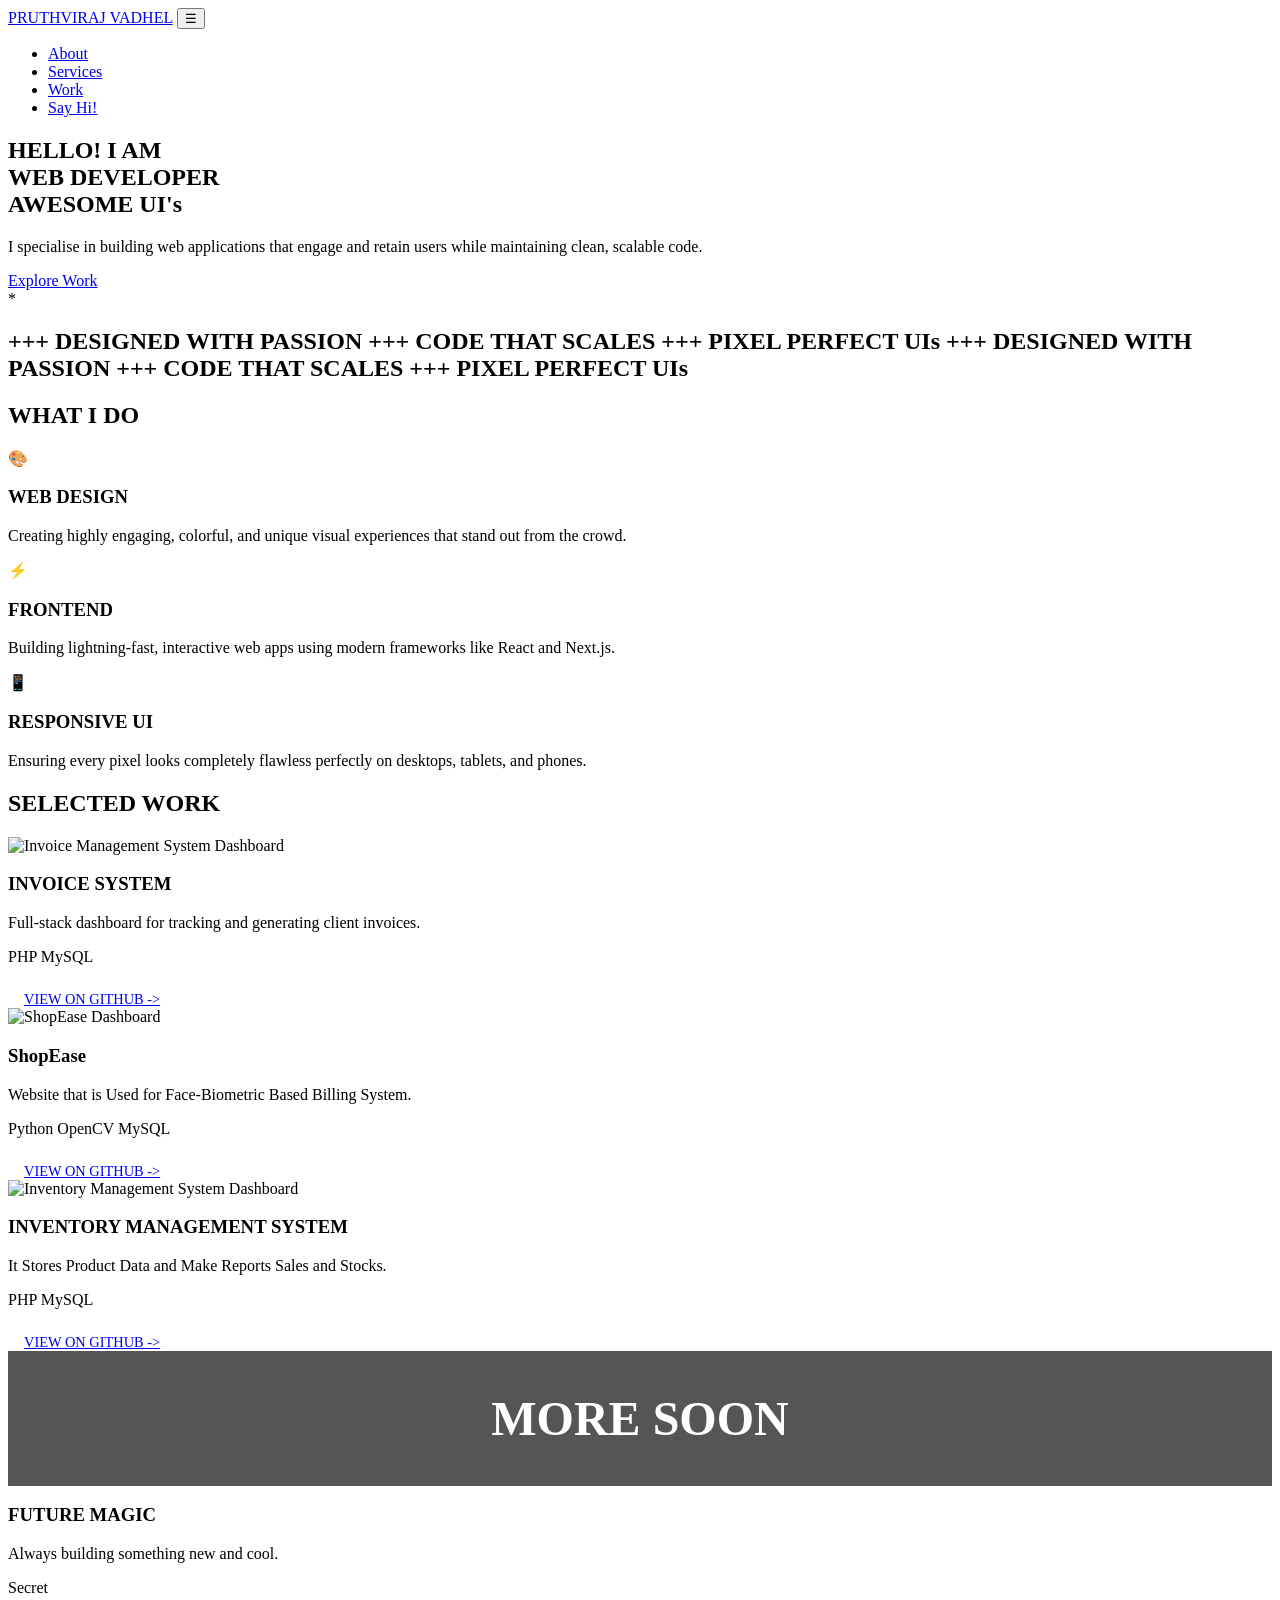
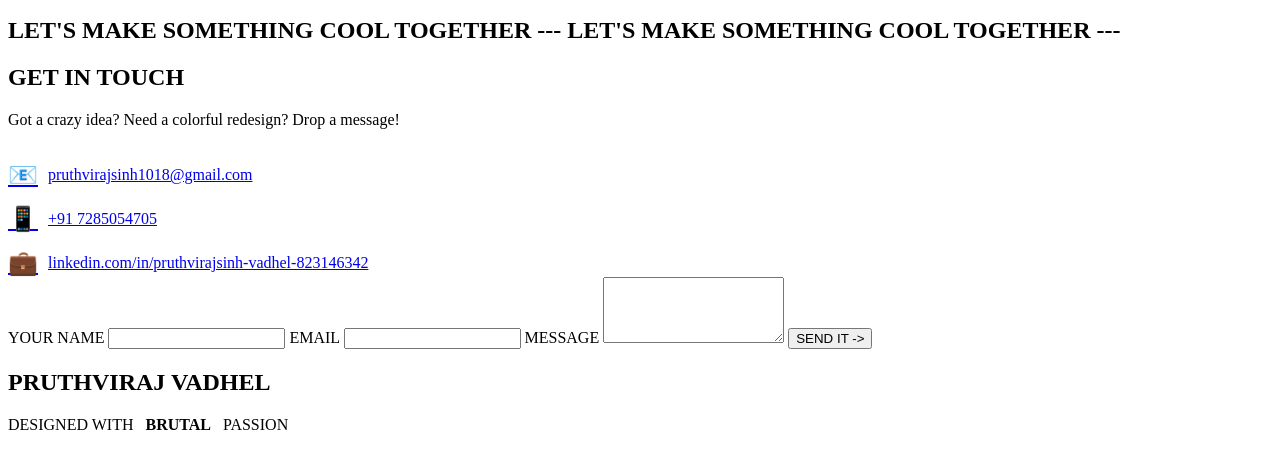
==== index.html @ de89a324 "Add files via upload" ====
<!DOCTYPE html>
<html lang="en">

<head>
    <meta charset="UTF-8">
    <meta name="viewport" content="width=device-width, initial-scale=1.0">
    <title>Neo-Brutalist Portfolio</title>
    <link rel="stylesheet" href="css/style.css">
    <link href="https://fonts.googleapis.com/css2?family=Inter:wght@500;700;900&family=Outfit:wght@800;900&display=swap"
        rel="stylesheet">
</head>

<body class="bg-white">

    <nav class="navbar bg-skyblue brutal-border">
        <div class="nav-content">
            <a href="#" class="logo">PRUTHVIRAJ VADHEL</a>
            <button class="menu-toggle bg-yellow brutal-border brutal-hover" id="mobile-menu-btn"
                aria-label="Toggle navigation">
                ☰
            </button>
            <ul class="nav-links" id="nav-links">
                <li><a href="#about" class="nav-link brutal-hover">About</a></li>
                <li><a href="#services" class="nav-link brutal-hover">Services</a></li>
                <li><a href="#work" class="nav-link brutal-hover">Work</a></li>
                <li><a href="#contact" class="btn bg-pink brutal-border">Say Hi!</a></li>
            </ul>
        </div>
    </nav>

    <main>

        <!-- Hero Section -->
        <section class="hero container" id="about">
            <div class="hero-content">
                <div class="hero-text-wrapper">
                    <h1 class="hero-title">HELLO! I AM <br>WEB DEVELOPER <br><span
                            class="highlight bg-yellow brutal-border">AWESOME</span> UI's</h1>
                    <p class="hero-subtitle">I specialise in building web applications that engage and retain users
                        while maintaining clean, scalable code.</p>
                    <div class="hero-actions">
                        <a href="#work" class="btn btn-lg bg-green brutal-border bounce-btn">Explore Work</a>
                    </div>
                </div>
            </div>
            <!-- Decorative Brutalist Shapes -->
            <div class="shape shape-circle bg-pink brutal-border spin-anim"></div>
            <div class="shape shape-square bg-red brutal-border float-anim"></div>
            <div class="shape shape-star bg-blue brutal-border pulse-anim">*</div>
        </section>

        <!-- Marquee Section -->
        <section class="marquee-section bg-yellow brutal-border-top-bottom">
            <div class="marquee font-bold">
                <h2>+++ DESIGNED WITH PASSION +++ CODE THAT SCALES +++ PIXEL PERFECT UIs +++ DESIGNED WITH PASSION +++
                    CODE THAT SCALES +++ PIXEL PERFECT UIs </h2>
            </div>
        </section>

        <!-- Services / Added Cards -->
        <section class="services container" id="services">
            <h2 class="section-title">WHAT I DO</h2>
            <div class="service-grid">
                <!-- Service Card 1 -->
                <div class="service-card tilt-left bg-green brutal-border animated-card">
                    <div class="card-icon bg-white brutal-border">🎨</div>
                    <h3>WEB DESIGN</h3>
                    <p>Creating highly engaging, colorful, and unique visual experiences that stand out from the crowd.
                    </p>
                </div>

                <!-- Service Card 2 -->
                <div class="service-card tilt-right bg-pink brutal-border animated-card"
                    style="transition-delay: 0.1s;">
                    <div class="card-icon bg-white brutal-border">⚡</div>
                    <h3>FRONTEND</h3>
                    <p>Building lightning-fast, interactive web apps using modern frameworks like React and Next.js.</p>
                </div>

                <!-- Service Card 3 -->
                <div class="service-card tilt-left bg-skyblue brutal-border animated-card"
                    style="transition-delay: 0.2s;">
                    <div class="card-icon bg-white brutal-border">📱</div>
                    <h3>RESPONSIVE UI</h3>
                    <p>Ensuring every pixel looks completely flawless perfectly on desktops, tablets, and phones.</p>
                </div>
            </div>
        </section>

        <!-- Works Section -->
        <section class="projects container" id="work">
            <h2 class="section-title">SELECTED WORK</h2>

            <div class="project-grid">

                <!-- Project 1 -->
                <div class="project-card bg-white brutal-border animated-card hover-lift">
                    <div class="project-img-container brutal-border-bottom">
                        <img src="assets/invoice_dashboard.png" alt="Invoice Management System Dashboard">
                    </div>
                    <div class="project-info bg-skyblue">
                        <h3>INVOICE SYSTEM</h3>
                        <p>Full-stack dashboard for tracking and generating client invoices.</p>
                        <div class="tags" style="margin-bottom: 1.5rem;">
                            <span class="tag bg-white brutal-border">PHP</span>
                            <span class="tag bg-blue text-white brutal-border">MySQL</span>
                        </div>
                        <a href="https://github.com/Pruthvirajsinh09/Invoice-Management-Systemm" target="_blank"
                            class="btn bg-pink brutal-border bounce-btn"
                            style="align-self: flex-start; padding: 0.5rem 1rem; font-size: 0.9rem;">VIEW ON GITHUB
                            -></a>
                    </div>
                </div>

                <!-- Project 2 -->
                <div class="project-card bg-white brutal-border animated-card hover-lift">
                    <div class="project-img-container brutal-border-bottom">
                        <img src="assets/shopease_dashboard.png" alt="ShopEase Dashboard">
                    </div>
                    <div class="project-info bg-skyblue">
                        <h3>ShopEase</h3>
                        <p>Website that is Used for Face-Biometric Based Billing System.</p>
                        <div class="tags" style="margin-bottom: 1.5rem;">
                            <span class="tag bg-white brutal-border">Python</span>
                            <span class="tag bg-white brutal-border">OpenCV</span>
                            <span class="tag bg-blue text-white brutal-border">MySQL</span>
                        </div>
                        <a href="https://github.com/Pruthvirajsinh09/ShopEase" target="_blank"
                            class="btn bg-pink brutal-border bounce-btn"
                            style="align-self: flex-start; padding: 0.5rem 1rem; font-size: 0.9rem;">VIEW ON GITHUB
                            -></a>
                    </div>
                </div>

                <!-- Project 3 -->
                <!-- Project 3 -->
                <div class="project-card bg-white brutal-border animated-card hover-lift">
                    <div class="project-img-container brutal-border-bottom">
                        <img src="assets/inventory_dashboard.png" alt="Inventory Management System Dashboard">
                    </div>
                    <div class="project-info bg-skyblue">
                        <h3>INVENTORY MANAGEMENT SYSTEM</h3>
                        <p>It Stores Product Data and Make Reports Sales and Stocks.</p>
                        <div class="tags" style="margin-bottom: 1.5rem;">
                            <span class="tag bg-white brutal-border">PHP</span>
                            <span class="tag bg-blue text-white brutal-border">MySQL</span>
                        </div>
                        <a href="https://github.com/Pruthvirajsinh09/Inventory-Management-System" target="_blank"
                            class="btn bg-pink brutal-border bounce-btn"
                            style="align-self: flex-start; padding: 0.5rem 1rem; font-size: 0.9rem;">VIEW ON GITHUB
                            -></a>
                    </div>
                </div>

                <!-- Project 4 (New) -->
                <div class="project-card bg-white brutal-border animated-card hover-lift"
                    style="transition-delay: 0.3s;">
                    <div class="project-img-container brutal-border-bottom"
                        style="background:#555; display:flex; align-items:center; justify-content:center; color:white;">
                        <h2 style="font-size:3rem;">MORE SOON</h2>
                    </div>
                    <div class="project-info bg-green">
                        <h3>FUTURE MAGIC</h3>
                        <p>Always building something new and cool.</p>
                        <div class="tags">
                            <span class="tag bg-white brutal-border">Secret</span>
                        </div>
                    </div>
                </div>

            </div>
        </section>

        <!-- Fun Middle Break -->
        <div class="banner bg-red brutal-border-top-bottom">
            <div class="marquee-2 font-bold">
                <h2>LET'S MAKE SOMETHING COOL TOGETHER --- LET'S MAKE SOMETHING COOL TOGETHER ---</h2>
            </div>
        </div>

        <!-- Contact Section -->
        <section class="contact container" id="contact">
            <div class="contact-grid">
                <div class="contact-text animated-card">
                    <h2 class="section-title">GET IN TOUCH</h2>
                    <p class="font-bold" style="margin-bottom: 2rem;">Got a crazy idea? Need a colorful redesign? Drop a
                        message!</p>

                    <div class="contact-links" style="display: flex; flex-direction: column; gap: 1rem;">
                        <a href="mailto:your.email@example.com" class="btn bg-white brutal-border brutal-hover"
                            style="display: flex; align-items: center; gap: 10px; width: fit-content;">
                            <span style="font-size: 1.5rem;">📧</span> pruthvirajsinh1018@gmail.com
                        </a>
                        <a href="tel:+910000000000" class="btn bg-white brutal-border brutal-hover"
                            style="display: flex; align-items: center; gap: 10px; width: fit-content;">
                            <span style="font-size: 1.5rem;">📱</span> +91 7285054705
                        </a>
                        <a href="https://linkedin.com/in/" target="_blank"
                            class="btn bg-white brutal-border brutal-hover"
                            style="display: flex; align-items: center; gap: 10px; width: fit-content;">
                            <span style="font-size: 1.5rem;">💼</span> linkedin.com/in/pruthvirajsinh-vadhel-823146342
                        </a>
                    </div>
                </div>
                <div class="contact-form-wrapper bg-yellow brutal-border animated-card" style="transition-delay: 0.2s;">
                    <form class="contact-form bg-white brutal-border">
                        <label class="font-bold">YOUR NAME</label>
                        <input type="text" class="brutal-input brutal-border" required>

                        <label class="font-bold">EMAIL</label>
                        <input type="email" class="brutal-input brutal-border" required>

                        <label class="font-bold">MESSAGE</label>
                        <textarea rows="4" class="brutal-input brutal-border" required></textarea>

                        <button class="btn btn-lg bg-blue text-white brutal-border submit-btn bounce-btn">SEND IT
                            -></button>
                    </form>
                </div>
            </div>
        </section>

    </main>

    <footer class="bg-black text-white">
        <div class="footer-content container">
            <h2 class="logo">PRUTHVIRAJ VADHEL</h2>
            <p>DESIGNED WITH <span class="bg-skyblue text-black brutal-border"
                    style="padding: 2px 8px; font-weight:bold;">BRUTAL</span> PASSION</p>
        </div>
    </footer>

    <!-- GSAP Scripts -->
    <script src="https://cdnjs.cloudflare.com/ajax/libs/gsap/3.12.2/gsap.min.js"></script>
    <script src="https://cdnjs.cloudflare.com/ajax/libs/gsap/3.12.2/ScrollTrigger.min.js"></script>
    <script src="js/script.js"></script>
</body>

</html>
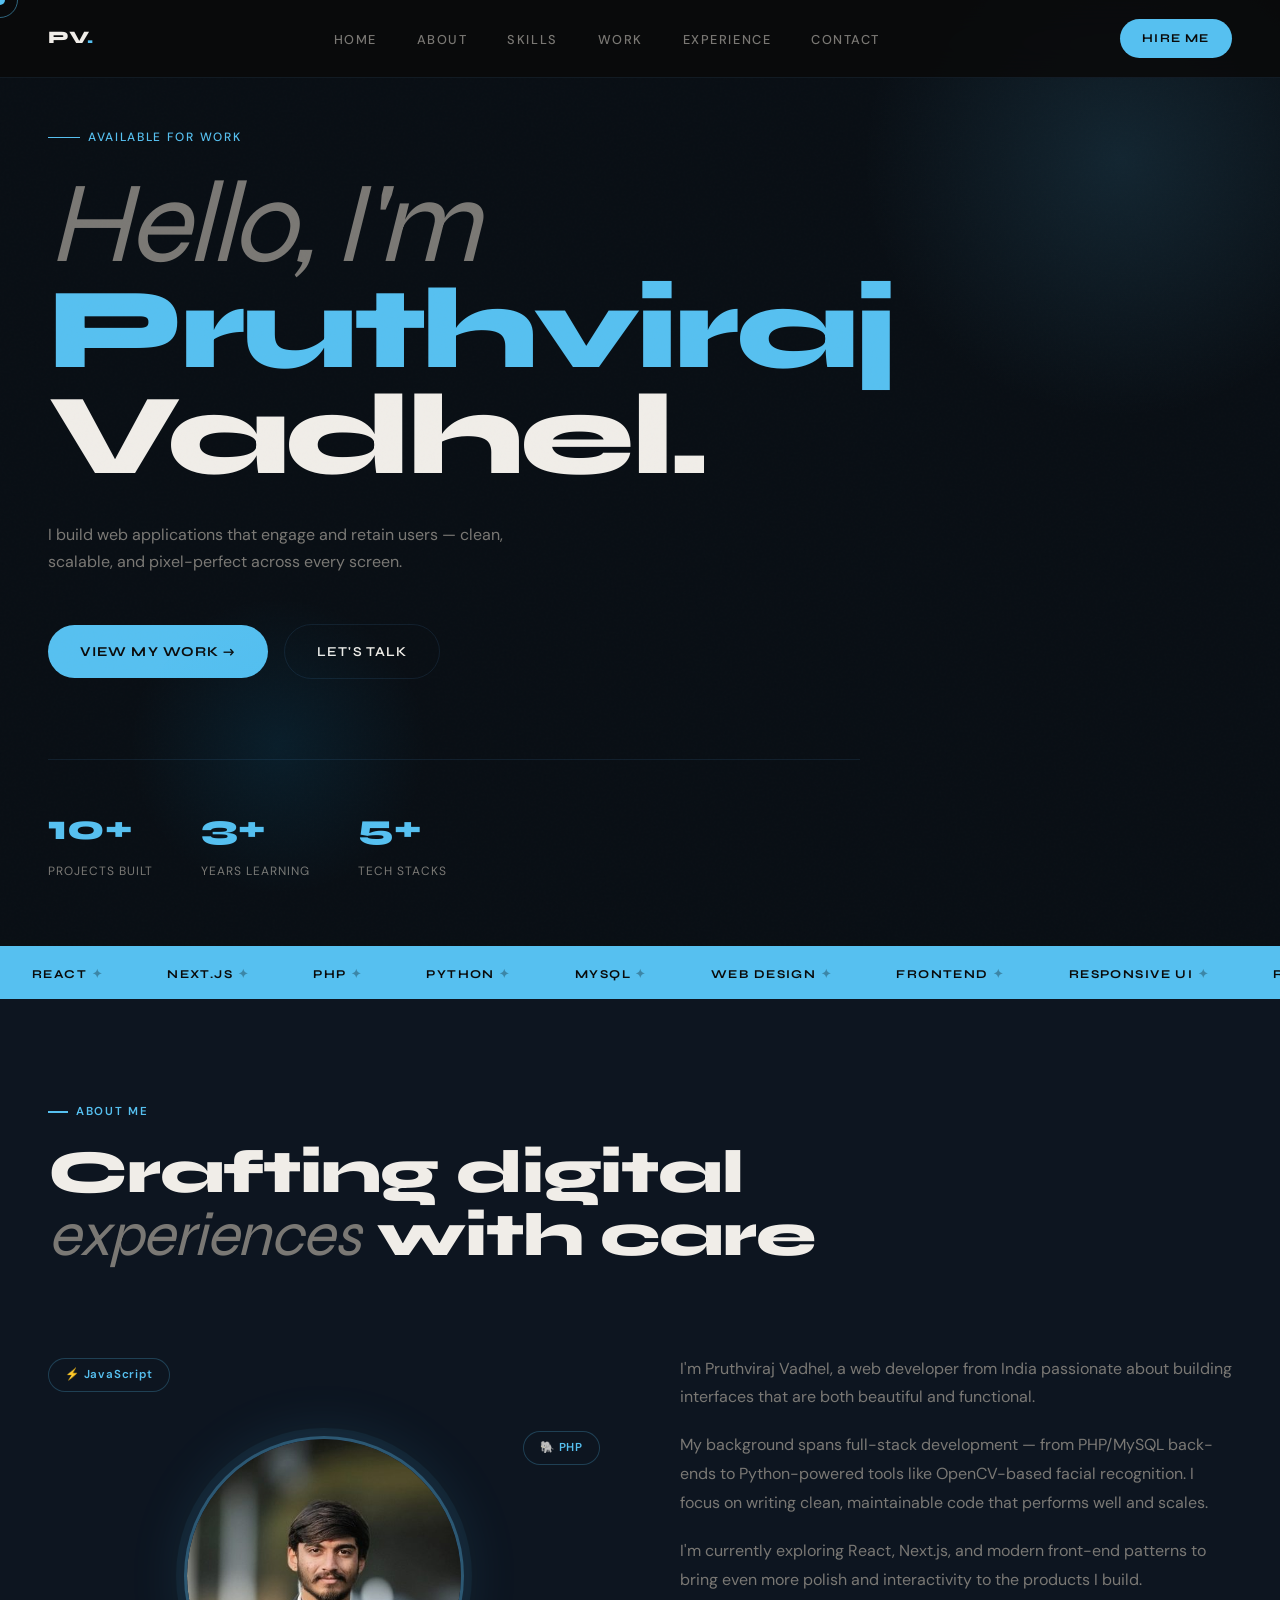
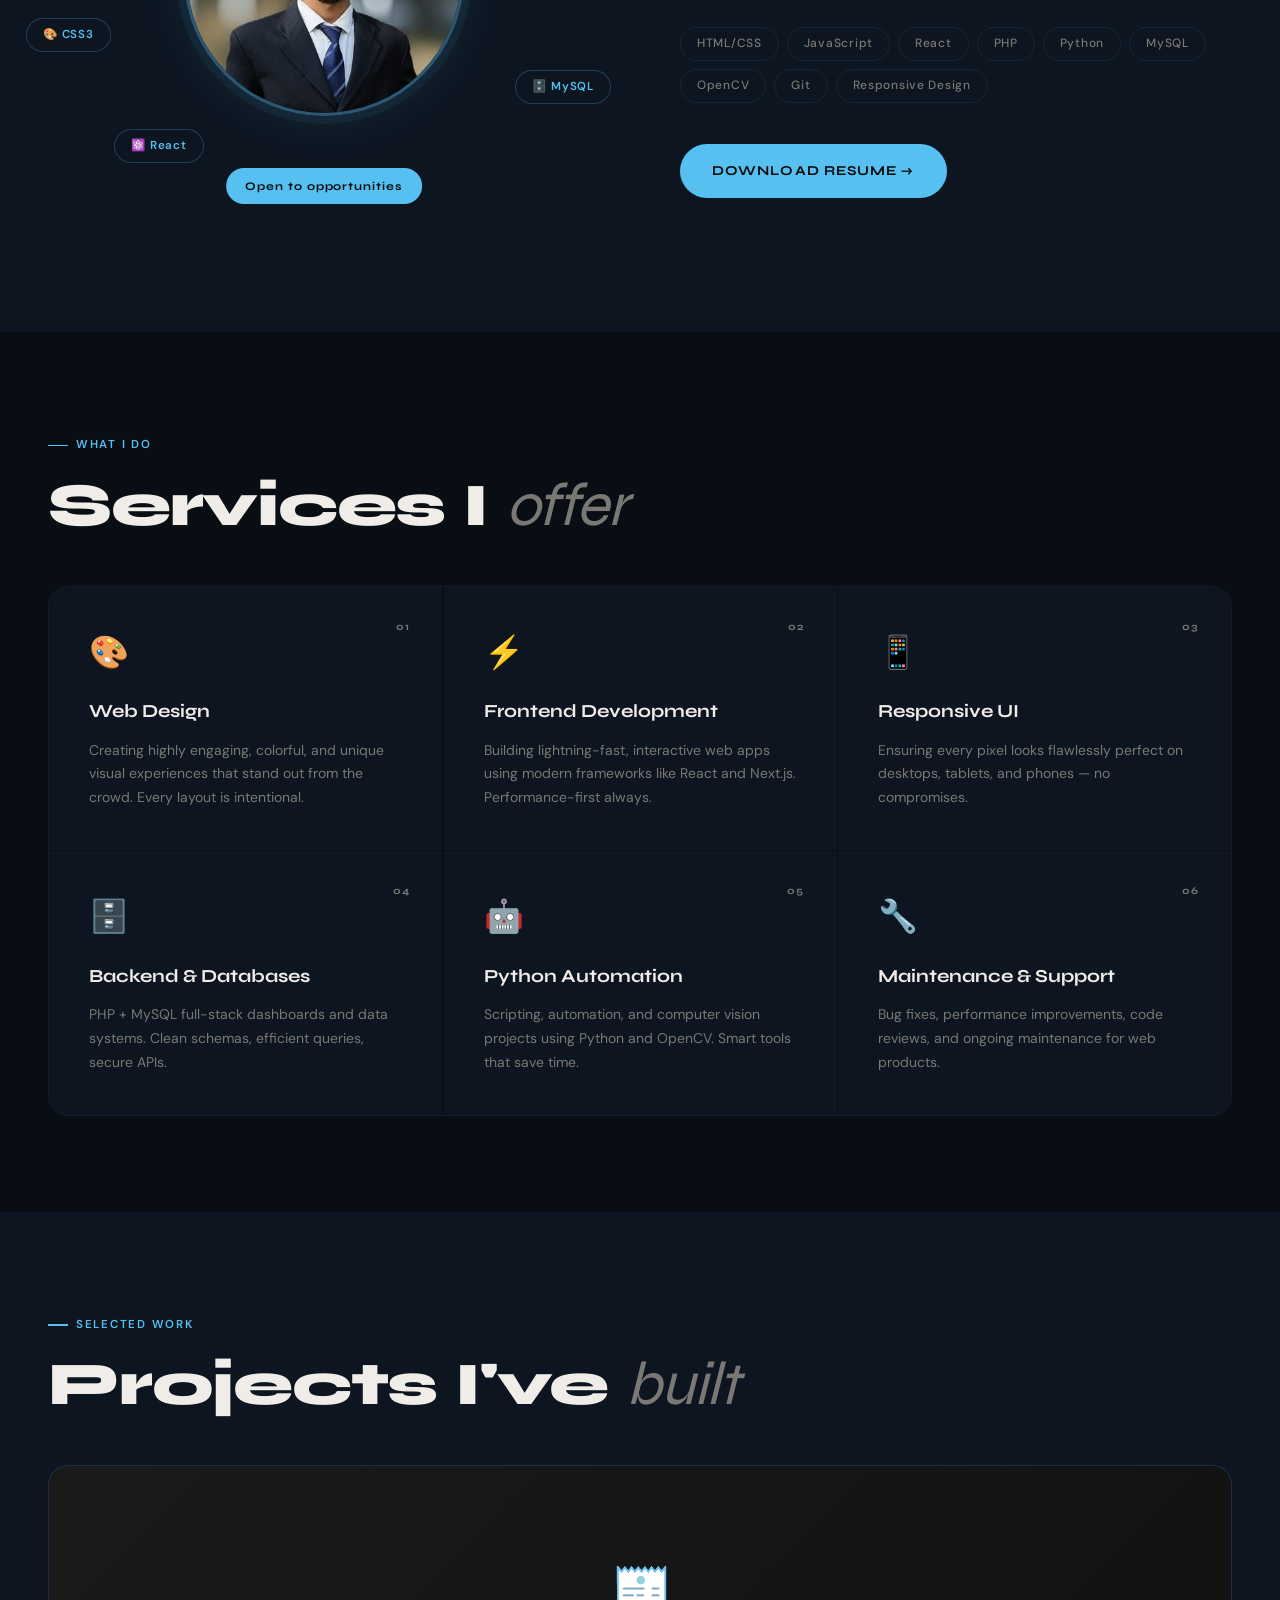
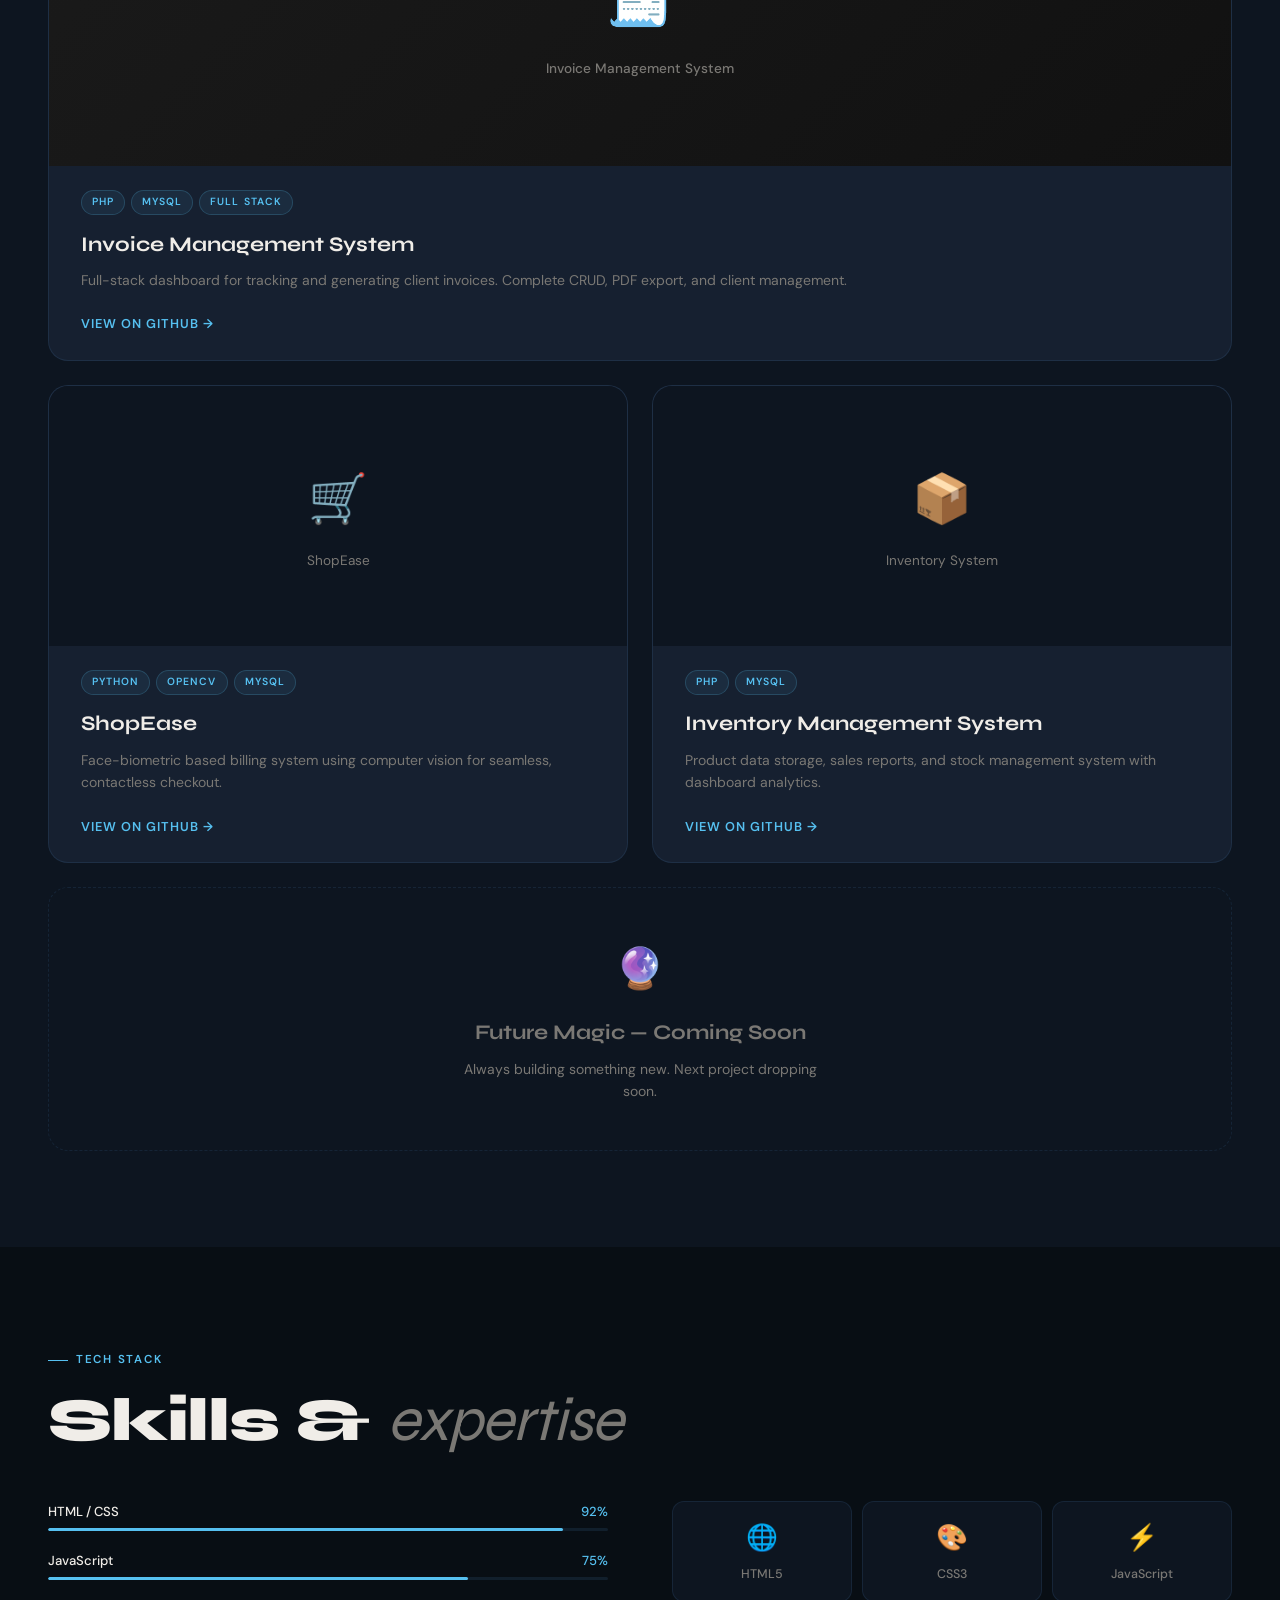
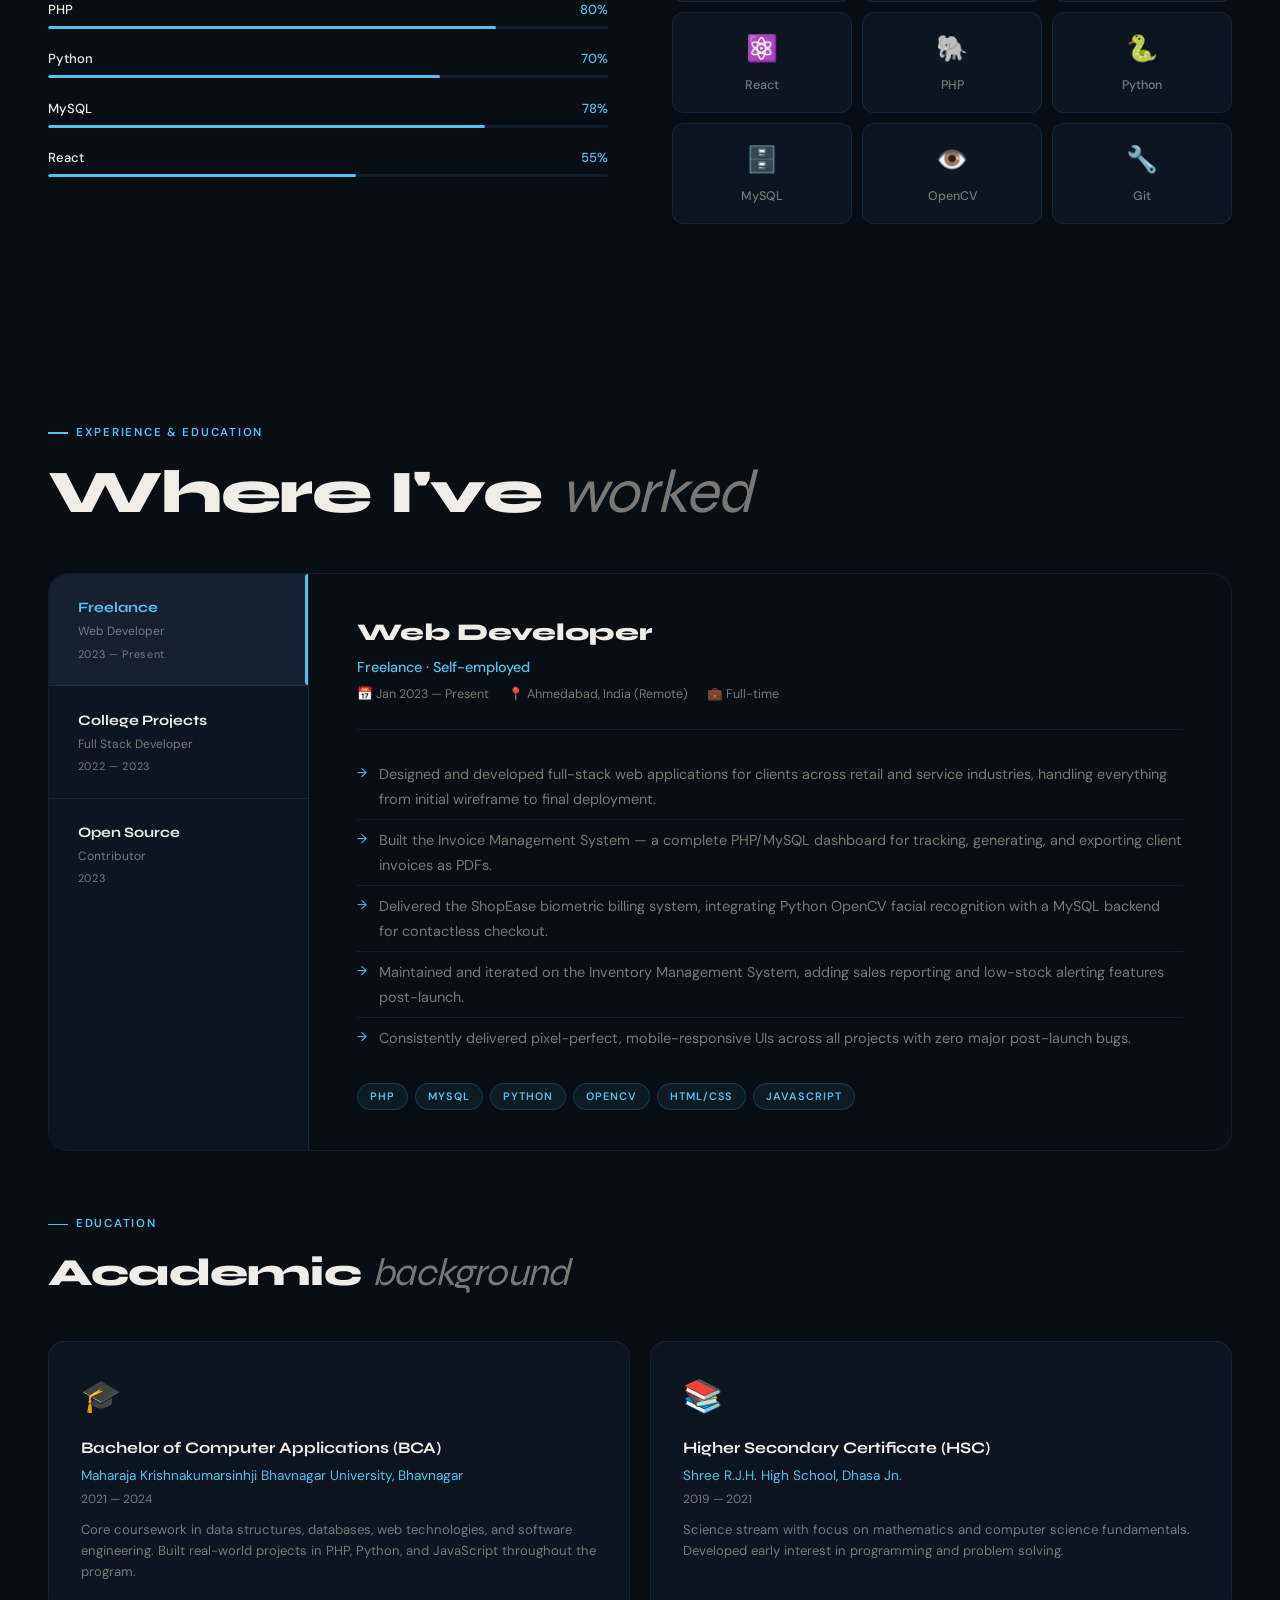
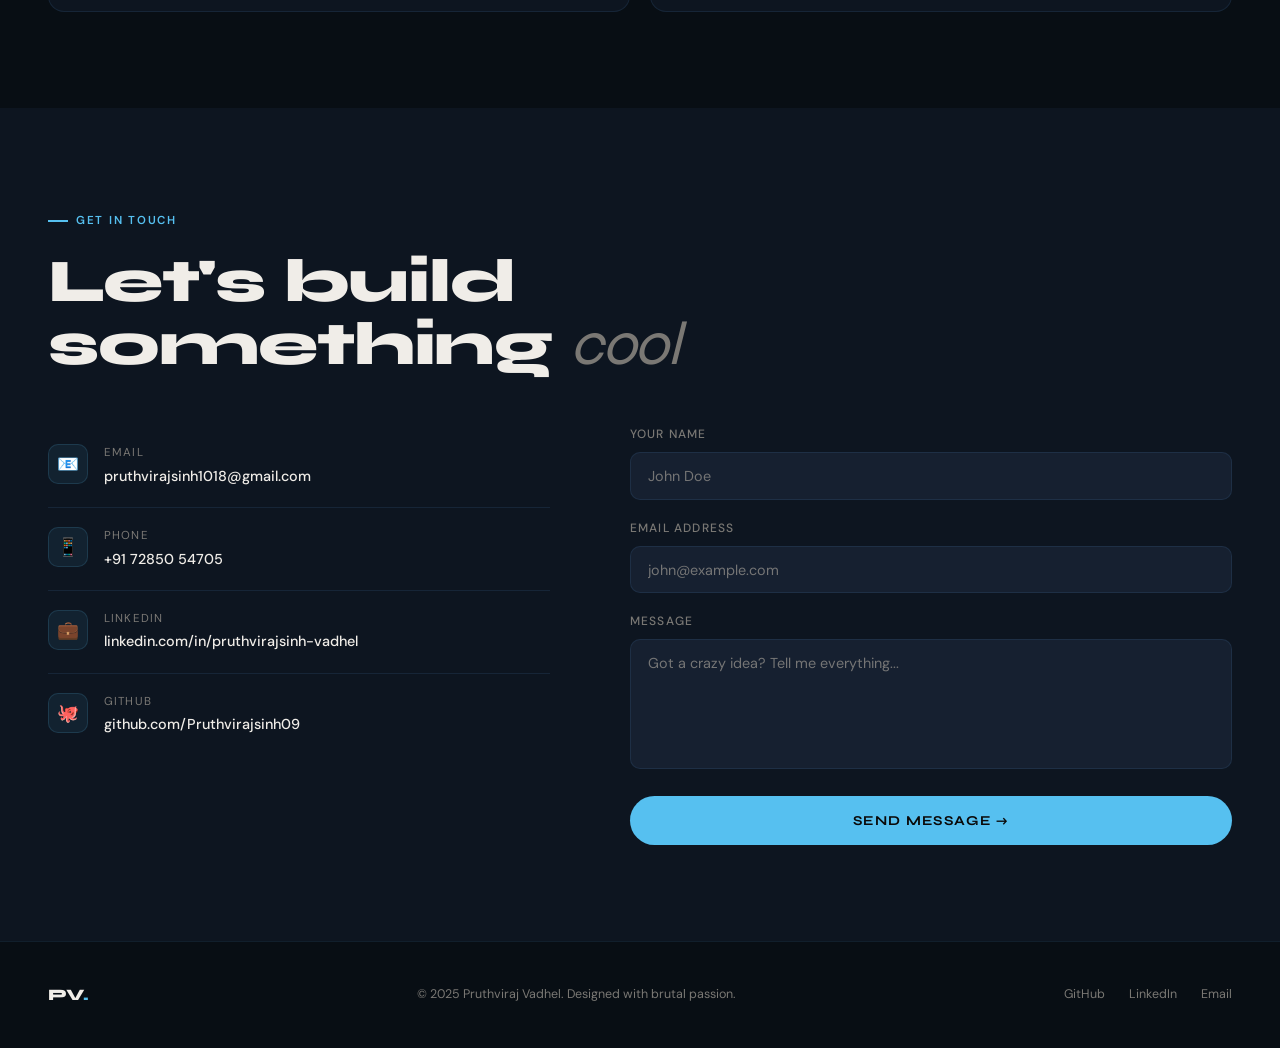
==== commit a44d3501: "Add files via upload" ====
--- a/index.html
+++ b/index.html
@@ -2,237 +2,545 @@
 <html lang="en">
 
 <head>
-    <meta charset="UTF-8">
-    <meta name="viewport" content="width=device-width, initial-scale=1.0">
-    <title>Neo-Brutalist Portfolio</title>
-    <link rel="stylesheet" href="css/style.css">
-    <link href="https://fonts.googleapis.com/css2?family=Inter:wght@500;700;900&family=Outfit:wght@800;900&display=swap"
-        rel="stylesheet">
+    <meta charset="UTF-8" />
+    <meta name="viewport" content="width=device-width, initial-scale=1.0" />
+    <title>Pruthviraj Vadhel — Web Developer</title>
+    <link
+        href="https://fonts.googleapis.com/css2?family=Syne:wght@400;500;600;700;800&family=DM+Sans:ital,opsz,wght@0,9..40,300;0,9..40,400;0,9..40,500;1,9..40,300&display=swap"
+        rel="stylesheet" />
+    <link rel="stylesheet" href="css/style.css" />
 </head>
 
-<body class="bg-white">
-
-    <nav class="navbar bg-skyblue brutal-border">
-        <div class="nav-content">
-            <a href="#" class="logo">PRUTHVIRAJ VADHEL</a>
-            <button class="menu-toggle bg-yellow brutal-border brutal-hover" id="mobile-menu-btn"
-                aria-label="Toggle navigation">
-                ☰
-            </button>
-            <ul class="nav-links" id="nav-links">
-                <li><a href="#about" class="nav-link brutal-hover">About</a></li>
-                <li><a href="#services" class="nav-link brutal-hover">Services</a></li>
-                <li><a href="#work" class="nav-link brutal-hover">Work</a></li>
-                <li><a href="#contact" class="btn bg-pink brutal-border">Say Hi!</a></li>
-            </ul>
+<body>
+
+    <div class="cursor" id="cursor"></div>
+    <div class="cursor-ring" id="cursorRing"></div>
+
+    <!-- NAV -->
+    <nav>
+        <a href="#" class="nav-logo" onclick="showPage('home')">PV<span>.</span></a>
+        <ul class="nav-links">
+            <li><a href="#" onclick="showPage('home')">Home</a></li>
+            <li><a href="#about">About</a></li>
+            <li><a href="#skills">Skills</a></li>
+            <li><a href="#work">Work</a></li>
+            <li><a href="#experience">Experience</a></li>
+            <li><a href="#contact">Contact</a></li>
+        </ul>
+        <a href="#contact" class="nav-cta">Hire Me</a>
+    </nav>
+
+    <!-- HOME PAGE -->
+    <div class="page active" id="page-home">
+
+        <!-- HERO -->
+        <section id="hero">
+            <div class="hero-noise"></div>
+            <div class="hero-orb"></div>
+            <div class="hero-orb2"></div>
+            <div class="hero-eyebrow">Available for work</div>
+            <h1 class="hero-headline">
+                <em>Hello, I'm</em><br>
+                <span class="accent-word">Pruthviraj</span><br>
+                Vadhel.
+            </h1>
+            <p class="hero-sub">I build web applications that engage and retain users — clean, scalable, and
+                pixel-perfect across every screen.</p>
+            <div class="hero-actions">
+                <a href="#work" class="btn-primary">View my work →</a>
+                <a href="#contact" class="btn-outline">Let's talk</a>
+            </div>
+            <div class="hero-stats">
+                <div>
+                    <span class="stat-num">10+</span>
+                    <span class="stat-label">Projects built</span>
+                </div>
+                <div>
+                    <span class="stat-num">3+</span>
+                    <span class="stat-label">Years learning</span>
+                </div>
+                <div>
+                    <span class="stat-num">5+</span>
+                    <span class="stat-label">Tech stacks</span>
+                </div>
+            </div>
+        </section>
+
+        <!-- MARQUEE -->
+        <div class="marquee-strip" aria-hidden="true">
+            <div class="marquee-inner">
+                <span class="marquee-item">React <span class="marquee-dot">✦</span></span>
+                <span class="marquee-item">Next.js <span class="marquee-dot">✦</span></span>
+                <span class="marquee-item">PHP <span class="marquee-dot">✦</span></span>
+                <span class="marquee-item">Python <span class="marquee-dot">✦</span></span>
+                <span class="marquee-item">MySQL <span class="marquee-dot">✦</span></span>
+                <span class="marquee-item">Web Design <span class="marquee-dot">✦</span></span>
+                <span class="marquee-item">Frontend <span class="marquee-dot">✦</span></span>
+                <span class="marquee-item">Responsive UI <span class="marquee-dot">✦</span></span>
+                <span class="marquee-item">React <span class="marquee-dot">✦</span></span>
+                <span class="marquee-item">Next.js <span class="marquee-dot">✦</span></span>
+                <span class="marquee-item">PHP <span class="marquee-dot">✦</span></span>
+                <span class="marquee-item">Python <span class="marquee-dot">✦</span></span>
+                <span class="marquee-item">MySQL <span class="marquee-dot">✦</span></span>
+                <span class="marquee-item">Web Design <span class="marquee-dot">✦</span></span>
+                <span class="marquee-item">Frontend <span class="marquee-dot">✦</span></span>
+                <span class="marquee-item">Responsive UI <span class="marquee-dot">✦</span></span>
+            </div>
         </div>
-    </nav>
-
-    <main>
-
-        <!-- Hero Section -->
-        <section class="hero container" id="about">
-            <div class="hero-content">
-                <div class="hero-text-wrapper">
-                    <h1 class="hero-title">HELLO! I AM <br>WEB DEVELOPER <br><span
-                            class="highlight bg-yellow brutal-border">AWESOME</span> UI's</h1>
-                    <p class="hero-subtitle">I specialise in building web applications that engage and retain users
-                        while maintaining clean, scalable code.</p>
-                    <div class="hero-actions">
-                        <a href="#work" class="btn btn-lg bg-green brutal-border bounce-btn">Explore Work</a>
-                    </div>
-                </div>
-            </div>
-            <!-- Decorative Brutalist Shapes -->
-            <div class="shape shape-circle bg-pink brutal-border spin-anim"></div>
-            <div class="shape shape-square bg-red brutal-border float-anim"></div>
-            <div class="shape shape-star bg-blue brutal-border pulse-anim">*</div>
-        </section>
-
-        <!-- Marquee Section -->
-        <section class="marquee-section bg-yellow brutal-border-top-bottom">
-            <div class="marquee font-bold">
-                <h2>+++ DESIGNED WITH PASSION +++ CODE THAT SCALES +++ PIXEL PERFECT UIs +++ DESIGNED WITH PASSION +++
-                    CODE THAT SCALES +++ PIXEL PERFECT UIs </h2>
-            </div>
-        </section>
-
-        <!-- Services / Added Cards -->
-        <section class="services container" id="services">
-            <h2 class="section-title">WHAT I DO</h2>
-            <div class="service-grid">
-                <!-- Service Card 1 -->
-                <div class="service-card tilt-left bg-green brutal-border animated-card">
-                    <div class="card-icon bg-white brutal-border">🎨</div>
-                    <h3>WEB DESIGN</h3>
-                    <p>Creating highly engaging, colorful, and unique visual experiences that stand out from the crowd.
-                    </p>
-                </div>
-
-                <!-- Service Card 2 -->
-                <div class="service-card tilt-right bg-pink brutal-border animated-card"
-                    style="transition-delay: 0.1s;">
-                    <div class="card-icon bg-white brutal-border">⚡</div>
-                    <h3>FRONTEND</h3>
-                    <p>Building lightning-fast, interactive web apps using modern frameworks like React and Next.js.</p>
-                </div>
-
-                <!-- Service Card 3 -->
-                <div class="service-card tilt-left bg-skyblue brutal-border animated-card"
-                    style="transition-delay: 0.2s;">
-                    <div class="card-icon bg-white brutal-border">📱</div>
-                    <h3>RESPONSIVE UI</h3>
-                    <p>Ensuring every pixel looks completely flawless perfectly on desktops, tablets, and phones.</p>
-                </div>
-            </div>
-        </section>
-
-        <!-- Works Section -->
-        <section class="projects container" id="work">
-            <h2 class="section-title">SELECTED WORK</h2>
-
-            <div class="project-grid">
-
-                <!-- Project 1 -->
-                <div class="project-card bg-white brutal-border animated-card hover-lift">
-                    <div class="project-img-container brutal-border-bottom">
-                        <img src="assets/invoice_dashboard.png" alt="Invoice Management System Dashboard">
-                    </div>
-                    <div class="project-info bg-skyblue">
-                        <h3>INVOICE SYSTEM</h3>
-                        <p>Full-stack dashboard for tracking and generating client invoices.</p>
-                        <div class="tags" style="margin-bottom: 1.5rem;">
-                            <span class="tag bg-white brutal-border">PHP</span>
-                            <span class="tag bg-blue text-white brutal-border">MySQL</span>
-                        </div>
+
+        <!-- ABOUT -->
+        <section id="about">
+            <div class="section-tag">About me</div>
+            <h2 class="section-title">Crafting digital<br><em>experiences</em> with care</h2>
+            <div class="about-grid">
+                <div class="about-visual">
+                    <div class="skill-orbit">
+                        <span class="skill-float">⚡ JavaScript</span>
+                        <span class="skill-float">🐘 PHP</span>
+                        <span class="skill-float">🎨 CSS3</span>
+                        <span class="skill-float">🗄️ MySQL</span>
+                        <span class="skill-float">⚛️ React</span>
+                    </div>
+                    <div class="about-img-card" style="padding:0;overflow:hidden;border-radius:50%;">
+                        <img src="[data-uri]"
+                            alt="Pruthviraj Vadhel"
+                            style="width:100%;height:100%;object-fit:cover;border-radius:50%;" />
+                    </div>
+                    <div class="about-badge">Open to opportunities</div>
+                </div>
+                <div class="about-text">
+                    <p>I'm Pruthviraj Vadhel, a web developer from India passionate about building interfaces that are
+                        both beautiful and functional.</p>
+                    <p>My background spans full-stack development — from PHP/MySQL back-ends to Python-powered tools
+                        like OpenCV-based facial recognition. I focus on writing clean, maintainable code that performs
+                        well and scales.</p>
+                    <p>I'm currently exploring React, Next.js, and modern front-end patterns to bring even more polish
+                        and interactivity to the products I build.</p>
+                    <div class="skill-pills">
+                        <span class="pill">HTML/CSS</span>
+                        <span class="pill">JavaScript</span>
+                        <span class="pill">React</span>
+                        <span class="pill">PHP</span>
+                        <span class="pill">Python</span>
+                        <span class="pill">MySQL</span>
+                        <span class="pill">OpenCV</span>
+                        <span class="pill">Git</span>
+                        <span class="pill">Responsive Design</span>
+                    </div>
+                    <br>
+                    <a href="./ResumePruthviraj.pdf" class="btn-primary" download
+                        style="display:inline-flex;margin-top:1rem">Download Resume →</a>
+                </div>
+            </div>
+        </section>
+
+        <!-- SERVICES -->
+        <section id="services">
+            <div class="section-tag">What I do</div>
+            <h2 class="section-title">Services I <em>offer</em></h2>
+            <div class="services-grid">
+                <div class="service-card">
+                    <span class="service-num">01</span>
+                    <span class="service-icon">🎨</span>
+                    <div class="service-title">Web Design</div>
+                    <p class="service-desc">Creating highly engaging, colorful, and unique visual experiences that stand
+                        out from the crowd. Every layout is intentional.</p>
+                </div>
+                <div class="service-card">
+                    <span class="service-num">02</span>
+                    <span class="service-icon">⚡</span>
+                    <div class="service-title">Frontend Development</div>
+                    <p class="service-desc">Building lightning-fast, interactive web apps using modern frameworks like
+                        React and Next.js. Performance-first always.</p>
+                </div>
+                <div class="service-card">
+                    <span class="service-num">03</span>
+                    <span class="service-icon">📱</span>
+                    <div class="service-title">Responsive UI</div>
+                    <p class="service-desc">Ensuring every pixel looks flawlessly perfect on desktops, tablets, and
+                        phones — no compromises.</p>
+                </div>
+                <div class="service-card">
+                    <span class="service-num">04</span>
+                    <span class="service-icon">🗄️</span>
+                    <div class="service-title">Backend & Databases</div>
+                    <p class="service-desc">PHP + MySQL full-stack dashboards and data systems. Clean schemas, efficient
+                        queries, secure APIs.</p>
+                </div>
+                <div class="service-card">
+                    <span class="service-num">05</span>
+                    <span class="service-icon">🤖</span>
+                    <div class="service-title">Python Automation</div>
+                    <p class="service-desc">Scripting, automation, and computer vision projects using Python and OpenCV.
+                        Smart tools that save time.</p>
+                </div>
+                <div class="service-card">
+                    <span class="service-num">06</span>
+                    <span class="service-icon">🔧</span>
+                    <div class="service-title">Maintenance & Support</div>
+                    <p class="service-desc">Bug fixes, performance improvements, code reviews, and ongoing maintenance
+                        for web products.</p>
+                </div>
+            </div>
+        </section>
+
+        <!-- WORK -->
+        <section id="work">
+            <div class="section-tag">Selected work</div>
+            <h2 class="section-title">Projects I've <em>built</em></h2>
+            <div class="work-grid">
+                <div class="work-card wide">
+                    <div class="work-thumb" style="height:300px;background:linear-gradient(135deg,#1a1a1a,#111)">
+                        <div class="work-thumb-placeholder" style="flex-direction:column;gap:1rem">
+                            <span style="font-size:3.5rem">🧾</span>
+                            <span style="font-size:0.85rem;color:var(--muted);font-weight:500">Invoice Management
+                                System</span>
+                        </div>
+                    </div>
+                    <div class="work-info">
+                        <div class="work-tags">
+                            <span class="work-tag">PHP</span>
+                            <span class="work-tag">MySQL</span>
+                            <span class="work-tag">Full Stack</span>
+                        </div>
+                        <div class="work-title">Invoice Management System</div>
+                        <p class="work-desc">Full-stack dashboard for tracking and generating client invoices. Complete
+                            CRUD, PDF export, and client management.</p>
                         <a href="https://github.com/Pruthvirajsinh09/Invoice-Management-Systemm" target="_blank"
-                            class="btn bg-pink brutal-border bounce-btn"
-                            style="align-self: flex-start; padding: 0.5rem 1rem; font-size: 0.9rem;">VIEW ON GITHUB
-                            -></a>
-                    </div>
-                </div>
-
-                <!-- Project 2 -->
-                <div class="project-card bg-white brutal-border animated-card hover-lift">
-                    <div class="project-img-container brutal-border-bottom">
-                        <img src="assets/shopease_dashboard.png" alt="ShopEase Dashboard">
-                    </div>
-                    <div class="project-info bg-skyblue">
-                        <h3>ShopEase</h3>
-                        <p>Website that is Used for Face-Biometric Based Billing System.</p>
-                        <div class="tags" style="margin-bottom: 1.5rem;">
-                            <span class="tag bg-white brutal-border">Python</span>
-                            <span class="tag bg-white brutal-border">OpenCV</span>
-                            <span class="tag bg-blue text-white brutal-border">MySQL</span>
-                        </div>
-                        <a href="https://github.com/Pruthvirajsinh09/ShopEase" target="_blank"
-                            class="btn bg-pink brutal-border bounce-btn"
-                            style="align-self: flex-start; padding: 0.5rem 1rem; font-size: 0.9rem;">VIEW ON GITHUB
-                            -></a>
-                    </div>
-                </div>
-
-                <!-- Project 3 -->
-                <!-- Project 3 -->
-                <div class="project-card bg-white brutal-border animated-card hover-lift">
-                    <div class="project-img-container brutal-border-bottom">
-                        <img src="assets/inventory_dashboard.png" alt="Inventory Management System Dashboard">
-                    </div>
-                    <div class="project-info bg-skyblue">
-                        <h3>INVENTORY MANAGEMENT SYSTEM</h3>
-                        <p>It Stores Product Data and Make Reports Sales and Stocks.</p>
-                        <div class="tags" style="margin-bottom: 1.5rem;">
-                            <span class="tag bg-white brutal-border">PHP</span>
-                            <span class="tag bg-blue text-white brutal-border">MySQL</span>
-                        </div>
+                            class="work-link">View on GitHub →</a>
+                    </div>
+                </div>
+                <div class="work-card">
+                    <div class="work-thumb">
+                        <div class="work-thumb-placeholder" style="flex-direction:column;gap:0.75rem">
+                            <span>🛒</span>
+                            <span style="font-size:0.85rem;color:var(--muted)">ShopEase</span>
+                        </div>
+                    </div>
+                    <div class="work-info">
+                        <div class="work-tags">
+                            <span class="work-tag">Python</span>
+                            <span class="work-tag">OpenCV</span>
+                            <span class="work-tag">MySQL</span>
+                        </div>
+                        <div class="work-title">ShopEase</div>
+                        <p class="work-desc">Face-biometric based billing system using computer vision for seamless,
+                            contactless checkout.</p>
+                        <a href="https://github.com/Pruthvirajsinh09/ShopEase" target="_blank" class="work-link">View on
+                            GitHub →</a>
+                    </div>
+                </div>
+                <div class="work-card">
+                    <div class="work-thumb">
+                        <div class="work-thumb-placeholder" style="flex-direction:column;gap:0.75rem">
+                            <span>📦</span>
+                            <span style="font-size:0.85rem;color:var(--muted)">Inventory System</span>
+                        </div>
+                    </div>
+                    <div class="work-info">
+                        <div class="work-tags">
+                            <span class="work-tag">PHP</span>
+                            <span class="work-tag">MySQL</span>
+                        </div>
+                        <div class="work-title">Inventory Management System</div>
+                        <p class="work-desc">Product data storage, sales reports, and stock management system with
+                            dashboard analytics.</p>
                         <a href="https://github.com/Pruthvirajsinh09/Inventory-Management-System" target="_blank"
-                            class="btn bg-pink brutal-border bounce-btn"
-                            style="align-self: flex-start; padding: 0.5rem 1rem; font-size: 0.9rem;">VIEW ON GITHUB
-                            -></a>
-                    </div>
-                </div>
-
-                <!-- Project 4 (New) -->
-                <div class="project-card bg-white brutal-border animated-card hover-lift"
-                    style="transition-delay: 0.3s;">
-                    <div class="project-img-container brutal-border-bottom"
-                        style="background:#555; display:flex; align-items:center; justify-content:center; color:white;">
-                        <h2 style="font-size:3rem;">MORE SOON</h2>
-                    </div>
-                    <div class="project-info bg-green">
-                        <h3>FUTURE MAGIC</h3>
-                        <p>Always building something new and cool.</p>
-                        <div class="tags">
-                            <span class="tag bg-white brutal-border">Secret</span>
-                        </div>
-                    </div>
-                </div>
-
-            </div>
-        </section>
-
-        <!-- Fun Middle Break -->
-        <div class="banner bg-red brutal-border-top-bottom">
-            <div class="marquee-2 font-bold">
-                <h2>LET'S MAKE SOMETHING COOL TOGETHER --- LET'S MAKE SOMETHING COOL TOGETHER ---</h2>
-            </div>
-        </div>
-
-        <!-- Contact Section -->
-        <section class="contact container" id="contact">
+                            class="work-link">View on GitHub →</a>
+                    </div>
+                </div>
+                <div class="work-card wide" style="background:var(--surface);border-style:dashed;">
+                    <div class="work-info" style="padding:3rem;text-align:center">
+                        <span style="font-size:2.5rem;display:block;margin-bottom:1rem">🔮</span>
+                        <div class="work-title" style="color:var(--muted)">Future Magic — Coming Soon</div>
+                        <p class="work-desc" style="max-width:380px;margin:0.5rem auto 0">Always building something new.
+                            Next project dropping soon.</p>
+                    </div>
+                </div>
+            </div>
+        </section>
+
+        <!-- SKILLS -->
+        <section id="skills">
+            <div class="section-tag">Tech stack</div>
+            <h2 class="section-title">Skills &amp; <em>expertise</em></h2>
+            <div class="skills-layout">
+                <div id="skillBars">
+                    <div class="skill-bar-wrap fade-up">
+                        <div class="skill-bar-head"><span>HTML / CSS</span><span>92%</span></div>
+                        <div class="skill-track">
+                            <div class="skill-fill" style="width:92%"></div>
+                        </div>
+                    </div>
+                    <div class="skill-bar-wrap fade-up">
+                        <div class="skill-bar-head"><span>JavaScript</span><span>75%</span></div>
+                        <div class="skill-track">
+                            <div class="skill-fill" style="width:75%"></div>
+                        </div>
+                    </div>
+                    <div class="skill-bar-wrap fade-up">
+                        <div class="skill-bar-head"><span>PHP</span><span>80%</span></div>
+                        <div class="skill-track">
+                            <div class="skill-fill" style="width:80%"></div>
+                        </div>
+                    </div>
+                    <div class="skill-bar-wrap fade-up">
+                        <div class="skill-bar-head"><span>Python</span><span>70%</span></div>
+                        <div class="skill-track">
+                            <div class="skill-fill" style="width:70%"></div>
+                        </div>
+                    </div>
+                    <div class="skill-bar-wrap fade-up">
+                        <div class="skill-bar-head"><span>MySQL</span><span>78%</span></div>
+                        <div class="skill-track">
+                            <div class="skill-fill" style="width:78%"></div>
+                        </div>
+                    </div>
+                    <div class="skill-bar-wrap fade-up">
+                        <div class="skill-bar-head"><span>React</span><span>55%</span></div>
+                        <div class="skill-track">
+                            <div class="skill-fill" style="width:55%"></div>
+                        </div>
+                    </div>
+                </div>
+                <div>
+                    <div class="tech-grid">
+                        <div class="tech-item"><span class="tech-icon">🌐</span>HTML5</div>
+                        <div class="tech-item"><span class="tech-icon">🎨</span>CSS3</div>
+                        <div class="tech-item"><span class="tech-icon">⚡</span>JavaScript</div>
+                        <div class="tech-item"><span class="tech-icon">⚛️</span>React</div>
+                        <div class="tech-item"><span class="tech-icon">🐘</span>PHP</div>
+                        <div class="tech-item"><span class="tech-icon">🐍</span>Python</div>
+                        <div class="tech-item"><span class="tech-icon">🗄️</span>MySQL</div>
+                        <div class="tech-item"><span class="tech-icon">👁️</span>OpenCV</div>
+                        <div class="tech-item"><span class="tech-icon">🔧</span>Git</div>
+                    </div>
+                </div>
+            </div>
+        </section>
+
+        <!-- EXPERIENCE -->
+        <section id="experience">
+            <div class="section-tag">Experience &amp; Education</div>
+            <h2 class="section-title">Where I've <em>worked</em></h2>
+
+            <div class="exp-layout">
+                <div class="exp-sidebar">
+                    <div class="exp-tab active" onclick="switchExp('freelance')">
+                        <div class="exp-tab-company">Freelance</div>
+                        <div class="exp-tab-role">Web Developer</div>
+                        <div class="exp-tab-date">2023 — Present</div>
+                    </div>
+                    <div class="exp-tab" onclick="switchExp('intern1')">
+                        <div class="exp-tab-company">College Projects</div>
+                        <div class="exp-tab-role">Full Stack Developer</div>
+                        <div class="exp-tab-date">2022 — 2023</div>
+                    </div>
+                    <div class="exp-tab" onclick="switchExp('intern2')">
+                        <div class="exp-tab-company">Open Source</div>
+                        <div class="exp-tab-role">Contributor</div>
+                        <div class="exp-tab-date">2023</div>
+                    </div>
+                </div>
+
+                <div class="exp-content">
+                    <!-- Freelance -->
+                    <div class="exp-panel active" id="exp-freelance">
+                        <div class="exp-panel-header">
+                            <div class="exp-panel-role">Web Developer</div>
+                            <div class="exp-panel-company">Freelance · Self-employed</div>
+                            <div class="exp-panel-meta">
+                                <span class="exp-meta-item">📅 Jan 2023 — Present</span>
+                                <span class="exp-meta-item">📍 Ahmedabad, India (Remote)</span>
+                                <span class="exp-meta-item">💼 Full-time</span>
+                            </div>
+                        </div>
+                        <div class="exp-divider"></div>
+                        <ul class="exp-points">
+                            <li>Designed and developed full-stack web applications for clients across retail and service
+                                industries, handling everything from initial wireframe to final deployment.</li>
+                            <li>Built the Invoice Management System — a complete PHP/MySQL dashboard for tracking,
+                                generating, and exporting client invoices as PDFs.</li>
+                            <li>Delivered the ShopEase biometric billing system, integrating Python OpenCV facial
+                                recognition with a MySQL backend for contactless checkout.</li>
+                            <li>Maintained and iterated on the Inventory Management System, adding sales reporting and
+                                low-stock alerting features post-launch.</li>
+                            <li>Consistently delivered pixel-perfect, mobile-responsive UIs across all projects with
+                                zero major post-launch bugs.</li>
+                        </ul>
+                        <div class="exp-tags">
+                            <span class="exp-tag">PHP</span>
+                            <span class="exp-tag">MySQL</span>
+                            <span class="exp-tag">Python</span>
+                            <span class="exp-tag">OpenCV</span>
+                            <span class="exp-tag">HTML/CSS</span>
+                            <span class="exp-tag">JavaScript</span>
+                        </div>
+                    </div>
+
+                    <!-- College Projects -->
+                    <div class="exp-panel" id="exp-intern1">
+                        <div class="exp-panel-header">
+                            <div class="exp-panel-role">Full Stack Developer</div>
+                            <div class="exp-panel-company">Academic Projects · College</div>
+                            <div class="exp-panel-meta">
+                                <span class="exp-meta-item">📅 Aug 2022 — May 2023</span>
+                                <span class="exp-meta-item">📍 Bhavnagar, India</span>
+                                <span class="exp-meta-item">🎓 Academic</span>
+                            </div>
+                        </div>
+                        <div class="exp-divider"></div>
+                        <ul class="exp-points">
+                            <li>Developed full-stack applications as part of degree coursework, applying real-world
+                                architecture patterns to academic projects.</li>
+                            <li>Collaborated with peers on team projects, taking ownership of both frontend design and
+                                backend data modeling.</li>
+                            <li>Learned agile-style sprint planning by breaking features into weekly deliverables with
+                                defined acceptance criteria.</li>
+                            <li>Received top grades for UI quality and code documentation in all major project
+                                submissions.</li>
+                            <li>Explored computer vision by integrating OpenCV into the ShopEase project, combining
+                                Python backend with a web-based frontend.</li>
+                        </ul>
+                        <div class="exp-tags">
+                            <span class="exp-tag">PHP</span>
+                            <span class="exp-tag">MySQL</span>
+                            <span class="exp-tag">Python</span>
+                            <span class="exp-tag">OpenCV</span>
+                            <span class="exp-tag">Team Projects</span>
+                        </div>
+                    </div>
+
+                    <!-- Open Source -->
+                    <div class="exp-panel" id="exp-intern2">
+                        <div class="exp-panel-header">
+                            <div class="exp-panel-role">Open Source Contributor</div>
+                            <div class="exp-panel-company">GitHub · Open Source Community</div>
+                            <div class="exp-panel-meta">
+                                <span class="exp-meta-item">📅 2023</span>
+                                <span class="exp-meta-item">📍 Remote</span>
+                                <span class="exp-meta-item">🌐 Community</span>
+                            </div>
+                        </div>
+                        <div class="exp-divider"></div>
+                        <ul class="exp-points">
+                            <li>Contributed bug fixes and UI improvements to open source projects on GitHub, getting
+                                familiar with pull request workflows and code review culture.</li>
+                            <li>Explored frontend repositories to study code patterns from experienced developers and
+                                apply them to personal projects.</li>
+                            <li>Published personal projects publicly on GitHub, writing clear READMEs and documentation
+                                for each repository.</li>
+                            <li>Engaged with the developer community by raising issues, suggesting features, and
+                                reviewing others' code.</li>
+                        </ul>
+                        <div class="exp-tags">
+                            <span class="exp-tag">Git</span>
+                            <span class="exp-tag">GitHub</span>
+                            <span class="exp-tag">Code Review</span>
+                            <span class="exp-tag">Documentation</span>
+                        </div>
+                    </div>
+                </div>
+            </div>
+
+            <!-- Education -->
+            <div style="margin-top:3.5rem">
+                <div class="section-tag">Education</div>
+                <h3 class="section-title" style="font-size:clamp(1.6rem,3vw,2.4rem);margin-bottom:0">Academic
+                    <em>background</em>
+                </h3>
+                <div class="exp-edu-grid">
+                    <div class="edu-card">
+                        <span class="edu-icon">🎓</span>
+                        <div class="edu-degree">Bachelor of Computer Applications (BCA)</div>
+                        <div class="edu-school">Maharaja Krishnakumarsinhji Bhavnagar University, Bhavnagar</div>
+                        <div class="edu-date">2021 — 2024</div>
+                        <p class="edu-desc">Core coursework in data structures, databases, web technologies, and
+                            software engineering. Built real-world projects in PHP, Python, and JavaScript throughout
+                            the program.</p>
+                    </div>
+                    <div class="edu-card">
+                        <span class="edu-icon">📚</span>
+                        <div class="edu-degree">Higher Secondary Certificate (HSC)</div>
+                        <div class="edu-school">Shree R.J.H. High School, Dhasa Jn.</div>
+                        <div class="edu-date">2019 — 2021</div>
+                        <p class="edu-desc">Science stream with focus on mathematics and computer science fundamentals.
+                            Developed early interest in programming and problem solving.</p>
+                    </div>
+
+                </div>
+            </div>
+        </section>
+
+        <!-- CONTACT -->
+        <section id="contact">
+            <div class="section-tag">Get in touch</div>
+            <h2 class="section-title">Let's build<br>something <em>cool</em></h2>
             <div class="contact-grid">
-                <div class="contact-text animated-card">
-                    <h2 class="section-title">GET IN TOUCH</h2>
-                    <p class="font-bold" style="margin-bottom: 2rem;">Got a crazy idea? Need a colorful redesign? Drop a
-                        message!</p>
-
-                    <div class="contact-links" style="display: flex; flex-direction: column; gap: 1rem;">
-                        <a href="mailto:your.email@example.com" class="btn bg-white brutal-border brutal-hover"
-                            style="display: flex; align-items: center; gap: 10px; width: fit-content;">
-                            <span style="font-size: 1.5rem;">📧</span> pruthvirajsinh1018@gmail.com
-                        </a>
-                        <a href="tel:+910000000000" class="btn bg-white brutal-border brutal-hover"
-                            style="display: flex; align-items: center; gap: 10px; width: fit-content;">
-                            <span style="font-size: 1.5rem;">📱</span> +91 7285054705
-                        </a>
-                        <a href="https://linkedin.com/in/" target="_blank"
-                            class="btn bg-white brutal-border brutal-hover"
-                            style="display: flex; align-items: center; gap: 10px; width: fit-content;">
-                            <span style="font-size: 1.5rem;">💼</span> linkedin.com/in/pruthvirajsinh-vadhel-823146342
-                        </a>
-                    </div>
-                </div>
-                <div class="contact-form-wrapper bg-yellow brutal-border animated-card" style="transition-delay: 0.2s;">
-                    <form class="contact-form bg-white brutal-border">
-                        <label class="font-bold">YOUR NAME</label>
-                        <input type="text" class="brutal-input brutal-border" required>
-
-                        <label class="font-bold">EMAIL</label>
-                        <input type="email" class="brutal-input brutal-border" required>
-
-                        <label class="font-bold">MESSAGE</label>
-                        <textarea rows="4" class="brutal-input brutal-border" required></textarea>
-
-                        <button class="btn btn-lg bg-blue text-white brutal-border submit-btn bounce-btn">SEND IT
-                            -></button>
-                    </form>
-                </div>
-            </div>
-        </section>
-
-    </main>
-
-    <footer class="bg-black text-white">
-        <div class="footer-content container">
-            <h2 class="logo">PRUTHVIRAJ VADHEL</h2>
-            <p>DESIGNED WITH <span class="bg-skyblue text-black brutal-border"
-                    style="padding: 2px 8px; font-weight:bold;">BRUTAL</span> PASSION</p>
-        </div>
-    </footer>
-
-    <!-- GSAP Scripts -->
-    <script src="https://cdnjs.cloudflare.com/ajax/libs/gsap/3.12.2/gsap.min.js"></script>
-    <script src="https://cdnjs.cloudflare.com/ajax/libs/gsap/3.12.2/ScrollTrigger.min.js"></script>
+                <div class="contact-info">
+                    <div class="contact-item">
+                        <div class="contact-icon">📧</div>
+                        <div>
+                            <div class="contact-label">Email</div>
+                            <div class="contact-val"><a
+                                    href="mailto:pruthvirajsinh1018@gmail.com">pruthvirajsinh1018@gmail.com</a></div>
+                        </div>
+                    </div>
+                    <div class="contact-item">
+                        <div class="contact-icon">📱</div>
+                        <div>
+                            <div class="contact-label">Phone</div>
+                            <div class="contact-val"><a href="tel:+917285054705">+91 72850 54705</a></div>
+                        </div>
+                    </div>
+                    <div class="contact-item">
+                        <div class="contact-icon">💼</div>
+                        <div>
+                            <div class="contact-label">LinkedIn</div>
+                            <div class="contact-val"><a href="https://linkedin.com/in/pruthvirajsinh-vadhel-823146342"
+                                    target="_blank">linkedin.com/in/pruthvirajsinh-vadhel</a></div>
+                        </div>
+                    </div>
+                    <div class="contact-item">
+                        <div class="contact-icon">🐙</div>
+                        <div>
+                            <div class="contact-label">GitHub</div>
+                            <div class="contact-val"><a href="https://github.com/Pruthvirajsinh09"
+                                    target="_blank">github.com/Pruthvirajsinh09</a></div>
+                        </div>
+                    </div>
+                </div>
+                <div class="contact-form">
+                    <div class="form-row">
+                        <label class="form-label">Your name</label>
+                        <input type="text" class="form-input" placeholder="John Doe" />
+                    </div>
+                    <div class="form-row">
+                        <label class="form-label">Email address</label>
+                        <input type="email" class="form-input" placeholder="john@example.com" />
+                    </div>
+                    <div class="form-row">
+                        <label class="form-label">Message</label>
+                        <textarea class="form-textarea"
+                            placeholder="Got a crazy idea? Tell me everything..."></textarea>
+                    </div>
+                    <button class="form-submit">Send message →</button>
+                </div>
+            </div>
+        </section>
+
+        <footer>
+            <a href="#" class="footer-logo" onclick="showPage('home')">PV<span>.</span></a>
+            <span>© 2025 Pruthviraj Vadhel. Designed with brutal passion.</span>
+            <div class="footer-links">
+                <a href="https://github.com/Pruthvirajsinh09" target="_blank">GitHub</a>
+                <a href="https://linkedin.com/in/pruthvirajsinh-vadhel-823146342" target="_blank">LinkedIn</a>
+                <a href="mailto:pruthvirajsinh1018@gmail.com">Email</a>
+            </div>
+        </footer>
+
+    </div><!-- /page-home -->
+
     <script src="js/script.js"></script>
 </body>
 
--- a/css/style.css
+++ b/css/style.css
@@ -0,0 +1,812 @@
+:root {
+  --bg: #080e14;
+  --surface: #0d1520;
+  --surface2: #162030;
+  --accent: #56c0f0;
+  --accent2: #0ea5e9;
+  --text: #f0ede8;
+  --muted: #7a7874;
+  --border: rgba(100,180,255,0.1);
+  --font-display: 'Syne', sans-serif;
+  --font-body: 'DM Sans', sans-serif;
+}
+*, *::before, *::after { box-sizing: border-box; margin: 0; padding: 0; }
+html { scroll-behavior: smooth; }
+body {
+  background: var(--bg);
+  color: var(--text);
+  font-family: var(--font-body);
+  font-size: 16px;
+  line-height: 1.6;
+  overflow-x: hidden;
+  cursor: none;
+}
+/* Custom cursor */
+.cursor {
+  width: 10px; height: 10px;
+  background: var(--accent);
+  border-radius: 50%;
+  position: fixed;
+  pointer-events: none;
+  z-index: 9999;
+  transition: transform 0.15s ease;
+  transform: translate(-50%, -50%);
+}
+.cursor-ring {
+  width: 36px; height: 36px;
+  border: 1.5px solid var(--accent);
+  border-radius: 50%;
+  position: fixed;
+  pointer-events: none;
+  z-index: 9998;
+  transform: translate(-50%, -50%);
+  transition: all 0.12s ease;
+  opacity: 0.5;
+}
+a, button { cursor: none; }
+
+/* NAV */
+nav {
+  position: fixed; top: 0; left: 0; right: 0;
+  z-index: 100;
+  display: flex; align-items: center; justify-content: space-between;
+  padding: 1.2rem 3rem;
+  background: rgba(10,10,10,0.85);
+  backdrop-filter: blur(16px);
+  border-bottom: 1px solid var(--border);
+}
+.nav-logo {
+  font-family: var(--font-display);
+  font-size: 1.1rem;
+  font-weight: 800;
+  letter-spacing: 0.05em;
+  color: var(--text);
+  text-decoration: none;
+}
+.nav-logo span { color: var(--accent); }
+.nav-links { display: flex; gap: 2.5rem; list-style: none; }
+.nav-links a {
+  font-size: 0.8rem;
+  font-weight: 500;
+  letter-spacing: 0.12em;
+  text-transform: uppercase;
+  color: var(--muted);
+  text-decoration: none;
+  transition: color 0.2s;
+}
+.nav-links a:hover { color: var(--accent); }
+.nav-cta {
+  background: var(--accent);
+  color: #0a0a0a;
+  font-family: var(--font-display);
+  font-size: 0.75rem;
+  font-weight: 700;
+  letter-spacing: 0.1em;
+  text-transform: uppercase;
+  padding: 0.6rem 1.4rem;
+  border-radius: 100px;
+  text-decoration: none;
+  transition: all 0.2s;
+}
+.nav-cta:hover { background: var(--text); }
+
+/* PAGE SECTIONS */
+.page { display: none; }
+.page.active { display: block; }
+
+/* =================== HERO =================== */
+#hero {
+  min-height: 100vh;
+  display: flex; flex-direction: column; justify-content: center;
+  padding: 8rem 3rem 4rem;
+  position: relative;
+  overflow: hidden;
+}
+.hero-noise {
+  position: absolute; inset: 0;
+  background-image: url("data:image/svg+xml,%3Csvg viewBox='0 0 512 512' xmlns='http://www.w3.org/2000/svg'%3E%3Cfilter id='n'%3E%3CfeTurbulence type='fractalNoise' baseFrequency='0.75' numOctaves='4' stitchTiles='stitch'/%3E%3C/filter%3E%3Crect width='100%25' height='100%25' filter='url(%23n)' opacity='0.035'/%3E%3C/svg%3E");
+  pointer-events: none;
+  opacity: 0.4;
+}
+.hero-orb {
+  position: absolute;
+  width: 520px; height: 520px;
+  border-radius: 50%;
+  background: radial-gradient(circle, rgba(86,192,240,0.13) 0%, transparent 70%);
+  top: -100px; right: -100px;
+  pointer-events: none;
+  animation: float 8s ease-in-out infinite;
+}
+.hero-orb2 {
+  position: absolute;
+  width: 300px; height: 300px;
+  border-radius: 50%;
+  background: radial-gradient(circle, rgba(14,165,233,0.1) 0%, transparent 70%);
+  bottom: 50px; left: 10%;
+  pointer-events: none;
+  animation: float 11s ease-in-out infinite reverse;
+}
+@keyframes float { 0%,100%{transform:translateY(0)} 50%{transform:translateY(-30px)} }
+.hero-eyebrow {
+  display: inline-flex; align-items: center; gap: 8px;
+  font-size: 0.75rem;
+  font-weight: 500;
+  letter-spacing: 0.14em;
+  text-transform: uppercase;
+  color: var(--accent);
+  margin-bottom: 1.5rem;
+}
+.hero-eyebrow::before {
+  content: '';
+  width: 32px; height: 1.5px;
+  background: var(--accent);
+  display: block;
+}
+.hero-headline {
+  font-family: var(--font-display);
+  font-size: clamp(3.5rem, 9vw, 8.5rem);
+  font-weight: 800;
+  line-height: 0.92;
+  letter-spacing: -0.03em;
+  margin-bottom: 2rem;
+}
+.hero-headline em {
+  font-style: italic;
+  font-weight: 400;
+  color: var(--muted);
+}
+.hero-headline .accent-word { color: var(--accent); }
+.hero-sub {
+  max-width: 480px;
+  font-size: 1rem;
+  color: var(--muted);
+  line-height: 1.7;
+  margin-bottom: 3rem;
+}
+.hero-actions { display: flex; gap: 1rem; flex-wrap: wrap; align-items: center; }
+.btn-primary {
+  background: var(--accent);
+  color: #0a0a0a;
+  font-family: var(--font-display);
+  font-size: 0.85rem;
+  font-weight: 700;
+  letter-spacing: 0.08em;
+  text-transform: uppercase;
+  padding: 1rem 2rem;
+  border-radius: 100px;
+  text-decoration: none;
+  border: none;
+  transition: all 0.25s;
+  display: inline-flex; align-items: center; gap: 8px;
+}
+.btn-primary:hover { background: var(--text); transform: translateY(-2px); }
+.btn-outline {
+  background: transparent;
+  color: var(--text);
+  font-family: var(--font-display);
+  font-size: 0.85rem;
+  font-weight: 600;
+  letter-spacing: 0.08em;
+  text-transform: uppercase;
+  padding: 1rem 2rem;
+  border-radius: 100px;
+  text-decoration: none;
+  border: 1px solid var(--border);
+  transition: all 0.25s;
+}
+.btn-outline:hover { border-color: var(--accent); color: var(--accent); }
+.hero-stats {
+  display: flex; gap: 3rem;
+  margin-top: 5rem;
+  padding-top: 2.5rem;
+  border-top: 1px solid var(--border);
+}
+.stat-num {
+  font-family: var(--font-display);
+  font-size: 2.2rem;
+  font-weight: 800;
+  color: var(--accent);
+  display: block;
+}
+.stat-label { font-size: 0.75rem; color: var(--muted); letter-spacing: 0.08em; text-transform: uppercase; }
+
+/* MARQUEE */
+.marquee-strip {
+  background: var(--accent);
+  padding: 0.85rem 0;
+  overflow: hidden;
+  white-space: nowrap;
+}
+.marquee-inner {
+  display: inline-flex;
+  animation: marquee 20s linear infinite;
+  gap: 0;
+}
+@keyframes marquee { from{transform:translateX(0)} to{transform:translateX(-50%)} }
+.marquee-item {
+  font-family: var(--font-display);
+  font-size: 0.75rem;
+  font-weight: 700;
+  letter-spacing: 0.12em;
+  text-transform: uppercase;
+  color: #0a0a0a;
+  padding: 0 2rem;
+}
+.marquee-dot { color: rgba(0,0,0,0.3); }
+
+/* SECTIONS */
+section {
+  padding: 6rem 3rem;
+}
+.section-tag {
+  display: inline-flex; align-items: center; gap: 8px;
+  font-size: 0.72rem;
+  font-weight: 600;
+  letter-spacing: 0.15em;
+  text-transform: uppercase;
+  color: var(--accent);
+  margin-bottom: 1.2rem;
+}
+.section-tag::before {
+  content: '';
+  width: 20px; height: 1.5px;
+  background: var(--accent);
+}
+.section-title {
+  font-family: var(--font-display);
+  font-size: clamp(2rem, 5vw, 3.8rem);
+  font-weight: 800;
+  line-height: 1.05;
+  letter-spacing: -0.02em;
+  margin-bottom: 1.5rem;
+}
+.section-title em { color: var(--muted); font-style: italic; font-weight: 400; }
+
+/* ABOUT */
+#about { background: var(--surface); }
+.about-grid {
+  display: grid;
+  grid-template-columns: 1fr 1fr;
+  gap: 5rem;
+  align-items: center;
+  margin-top: 3rem;
+}
+.about-visual {
+  position: relative;
+  height: 520px;
+  display: flex;
+  align-items: center;
+  justify-content: center;
+}
+.about-img-card {
+  width: 280px;
+  height: 280px;
+  border-radius: 50%;
+  background: var(--surface2);
+  border: 3px solid rgba(86,192,240,0.35);
+  overflow: hidden;
+  position: relative;
+  z-index: 2;
+  box-shadow: 0 0 0 8px rgba(86,192,240,0.06), 0 0 60px rgba(86,192,240,0.12);
+  flex-shrink: 0;
+}
+.about-img-card::after { display: none; }
+.about-badge {
+  position: absolute;
+  bottom: 2rem; left: 50%;
+  transform: translateX(-50%);
+  background: var(--accent);
+  color: #080e14;
+  font-family: var(--font-display);
+  font-size: 0.72rem;
+  font-weight: 700;
+  padding: 0.55rem 1.2rem;
+  border-radius: 100px;
+  letter-spacing: 0.08em;
+  white-space: nowrap;
+  z-index: 3;
+}
+/* Floating skill badges */
+.skill-orbit {
+  position: absolute;
+  inset: 0;
+  pointer-events: none;
+  z-index: 3;
+}
+.skill-float {
+  position: absolute;
+  background: var(--surface);
+  border: 1px solid rgba(86,192,240,0.25);
+  border-radius: 100px;
+  padding: 7px 16px;
+  font-size: 0.72rem;
+  font-weight: 600;
+  letter-spacing: 0.07em;
+  color: var(--accent);
+  white-space: nowrap;
+  pointer-events: none;
+}
+.skill-float:nth-child(1) {
+  top: 8%; left: 0%;
+  animation: floatBadge1 4s ease-in-out infinite;
+}
+.skill-float:nth-child(2) {
+  top: 22%; right: 0%;
+  animation: floatBadge2 5s ease-in-out infinite 0.6s;
+}
+.skill-float:nth-child(3) {
+  top: 58%; left: -4%;
+  animation: floatBadge3 4.5s ease-in-out infinite 1s;
+}
+.skill-float:nth-child(4) {
+  top: 68%; right: -2%;
+  animation: floatBadge4 5s ease-in-out infinite 0.3s;
+}
+.skill-float:nth-child(5) {
+  bottom: 14%; left: 12%;
+  animation: floatBadge5 4.2s ease-in-out infinite 0.8s;
+}
+@keyframes floatBadge1 { 0%,100%{transform:translateY(0px)} 50%{transform:translateY(-10px)} }
+@keyframes floatBadge2 { 0%,100%{transform:translateY(0px)} 50%{transform:translateY(10px)} }
+@keyframes floatBadge3 { 0%,100%{transform:translateY(0px)} 50%{transform:translateY(-8px)} }
+@keyframes floatBadge4 { 0%,100%{transform:translateY(0px)} 50%{transform:translateY(9px)} }
+@keyframes floatBadge5 { 0%,100%{transform:translateY(0px)} 50%{transform:translateY(-7px)} }
+.about-text p { color: var(--muted); margin-bottom: 1.2rem; line-height: 1.8; }
+.skill-pills { display: flex; flex-wrap: wrap; gap: 8px; margin-top: 2rem; }
+.pill {
+  font-size: 0.75rem;
+  font-weight: 500;
+  letter-spacing: 0.06em;
+  padding: 0.4rem 1rem;
+  border-radius: 100px;
+  border: 1px solid var(--border);
+  color: var(--muted);
+  transition: all 0.2s;
+}
+.pill:hover { border-color: var(--accent); color: var(--accent); }
+
+/* SERVICES */
+#services { background: var(--bg); }
+.services-grid {
+  display: grid;
+  grid-template-columns: repeat(3, 1fr);
+  gap: 1.5px;
+  margin-top: 3rem;
+  border: 1.5px solid var(--border);
+  border-radius: 20px;
+  overflow: hidden;
+}
+.service-card {
+  background: var(--surface);
+  padding: 2.5rem;
+  transition: background 0.25s;
+  position: relative;
+}
+.service-card:hover { background: var(--surface2); }
+.service-icon {
+  font-size: 2rem;
+  margin-bottom: 1.2rem;
+  display: block;
+}
+.service-num {
+  position: absolute; top: 2rem; right: 2rem;
+  font-family: var(--font-display);
+  font-size: 0.65rem;
+  font-weight: 700;
+  color: var(--muted);
+  letter-spacing: 0.12em;
+}
+.service-title {
+  font-family: var(--font-display);
+  font-size: 1.15rem;
+  font-weight: 700;
+  margin-bottom: 0.75rem;
+}
+.service-desc { font-size: 0.875rem; color: var(--muted); line-height: 1.7; }
+
+/* WORK */
+#work { background: var(--surface); }
+.work-grid {
+  display: grid;
+  grid-template-columns: 1fr 1fr;
+  gap: 1.5rem;
+  margin-top: 3rem;
+}
+.work-card {
+  background: var(--surface2);
+  border-radius: 20px;
+  overflow: hidden;
+  border: 1px solid var(--border);
+  transition: transform 0.3s, border-color 0.3s;
+  position: relative;
+}
+.work-card:hover { transform: translateY(-4px); border-color: rgba(86,192,240,0.3); }
+.work-card.wide { grid-column: span 2; }
+.work-thumb {
+  width: 100%;
+  height: 260px;
+  background: var(--surface);
+  display: flex; align-items: center; justify-content: center;
+  font-size: 3rem;
+  overflow: hidden;
+  position: relative;
+}
+.work-thumb img { width: 100%; height: 100%; object-fit: cover; }
+.work-thumb-placeholder {
+  width: 100%; height: 100%;
+  display: flex; align-items: center; justify-content: center;
+  font-size: 3rem;
+}
+.work-info { padding: 1.5rem 2rem; }
+.work-tags { display: flex; gap: 6px; flex-wrap: wrap; margin-bottom: 0.8rem; }
+.work-tag {
+  font-size: 0.65rem;
+  font-weight: 600;
+  letter-spacing: 0.1em;
+  text-transform: uppercase;
+  padding: 3px 10px;
+  border-radius: 100px;
+  background: rgba(86,192,240,0.08);
+  color: var(--accent);
+  border: 1px solid rgba(86,192,240,0.2);
+}
+.work-title {
+  font-family: var(--font-display);
+  font-size: 1.3rem;
+  font-weight: 700;
+  margin-bottom: 0.5rem;
+}
+.work-desc { font-size: 0.875rem; color: var(--muted); line-height: 1.6; margin-bottom: 1.2rem; }
+.work-link {
+  display: inline-flex; align-items: center; gap: 6px;
+  font-size: 0.8rem;
+  font-weight: 600;
+  letter-spacing: 0.08em;
+  text-transform: uppercase;
+  color: var(--accent);
+  text-decoration: none;
+  transition: gap 0.2s;
+}
+.work-link:hover { gap: 10px; }
+
+/* SKILLS / TECH STACK */
+#skills { background: var(--bg); }
+.skills-layout { display: grid; grid-template-columns: 1fr 1fr; gap: 4rem; margin-top: 3rem; align-items: start; }
+.skill-bar-wrap { margin-bottom: 1.2rem; }
+.skill-bar-head { display: flex; justify-content: space-between; font-size: 0.82rem; font-weight: 500; margin-bottom: 6px; }
+.skill-bar-head span:last-child { color: var(--accent); }
+.skill-track { height: 3px; background: var(--border); border-radius: 999px; overflow: hidden; }
+.skill-fill { height: 100%; border-radius: 999px; background: var(--accent); transform-origin: left; transform: scaleX(0); transition: transform 1.2s cubic-bezier(0.16,1,0.3,1); }
+.skill-fill.animate { transform: scaleX(1); }
+.tech-grid { display: grid; grid-template-columns: repeat(3, 1fr); gap: 10px; }
+.tech-item {
+  background: var(--surface);
+  border: 1px solid var(--border);
+  border-radius: 12px;
+  padding: 1rem;
+  text-align: center;
+  font-size: 0.78rem;
+  font-weight: 500;
+  color: var(--muted);
+  transition: all 0.2s;
+}
+.tech-item:hover { border-color: var(--accent); color: var(--accent); background: var(--surface2); }
+.tech-icon { font-size: 1.6rem; margin-bottom: 6px; display: block; }
+
+/* PROCESS */
+#process { background: var(--surface); }
+.process-steps {
+  display: grid;
+  grid-template-columns: repeat(4, 1fr);
+  gap: 0;
+  margin-top: 3rem;
+  border: 1px solid var(--border);
+  border-radius: 20px;
+  overflow: hidden;
+}
+.process-step {
+  padding: 2.5rem 2rem;
+  border-right: 1px solid var(--border);
+  position: relative;
+  transition: background 0.25s;
+}
+.process-step:last-child { border-right: none; }
+.process-step:hover { background: var(--surface2); }
+.step-num {
+  font-family: var(--font-display);
+  font-size: 3rem;
+  font-weight: 800;
+  color: rgba(86,192,240,0.13);
+  line-height: 1;
+  margin-bottom: 0.75rem;
+}
+.step-title { font-family: var(--font-display); font-size: 1rem; font-weight: 700; margin-bottom: 0.6rem; }
+.step-desc { font-size: 0.82rem; color: var(--muted); line-height: 1.6; }
+
+/* TESTIMONIALS */
+#testimonials { background: var(--bg); }
+.testi-grid { display: grid; grid-template-columns: 1fr 1fr 1fr; gap: 1.2rem; margin-top: 3rem; }
+.testi-card {
+  background: var(--surface);
+  border: 1px solid var(--border);
+  border-radius: 20px;
+  padding: 2rem;
+  transition: border-color 0.2s;
+}
+.testi-card:hover { border-color: rgba(86,192,240,0.3); }
+.testi-quote { font-size: 2rem; color: var(--accent); line-height: 1; margin-bottom: 1rem; }
+.testi-text { font-size: 0.9rem; color: var(--muted); line-height: 1.7; font-style: italic; margin-bottom: 1.5rem; }
+.testi-author { display: flex; align-items: center; gap: 12px; }
+.testi-avatar {
+  width: 38px; height: 38px;
+  border-radius: 50%;
+  background: var(--surface2);
+  display: flex; align-items: center; justify-content: center;
+  font-family: var(--font-display);
+  font-size: 0.75rem;
+  font-weight: 700;
+  color: var(--accent);
+  border: 1px solid var(--border);
+}
+.testi-name { font-size: 0.85rem; font-weight: 600; }
+.testi-role { font-size: 0.72rem; color: var(--muted); }
+
+/* CONTACT */
+#contact { background: var(--surface); }
+.contact-grid { display: grid; grid-template-columns: 1fr 1.2fr; gap: 5rem; margin-top: 3rem; }
+.contact-info { }
+.contact-item {
+  display: flex; align-items: flex-start; gap: 1rem;
+  padding: 1.2rem 0;
+  border-bottom: 1px solid var(--border);
+}
+.contact-item:last-child { border-bottom: none; }
+.contact-icon {
+  width: 40px; height: 40px;
+  border-radius: 10px;
+  background: rgba(86,192,240,0.08);
+  border: 1px solid rgba(86,192,240,0.15);
+  display: flex; align-items: center; justify-content: center;
+  font-size: 1.1rem;
+  flex-shrink: 0;
+}
+.contact-label { font-size: 0.72rem; color: var(--muted); text-transform: uppercase; letter-spacing: 0.1em; margin-bottom: 2px; }
+.contact-val { font-size: 0.9rem; font-weight: 500; }
+.contact-val a { color: var(--text); text-decoration: none; transition: color 0.2s; }
+.contact-val a:hover { color: var(--accent); }
+.contact-form { }
+.form-row { margin-bottom: 1.2rem; }
+.form-label { font-size: 0.75rem; font-weight: 500; letter-spacing: 0.1em; text-transform: uppercase; color: var(--muted); display: block; margin-bottom: 0.5rem; }
+.form-input, .form-textarea {
+  width: 100%;
+  background: var(--surface2);
+  border: 1px solid var(--border);
+  border-radius: 10px;
+  padding: 0.85rem 1.1rem;
+  color: var(--text);
+  font-family: var(--font-body);
+  font-size: 0.9rem;
+  transition: border-color 0.2s;
+  outline: none;
+  resize: none;
+}
+.form-input:focus, .form-textarea:focus { border-color: var(--accent); }
+.form-textarea { height: 130px; }
+.form-submit {
+  background: var(--accent);
+  color: #0a0a0a;
+  font-family: var(--font-display);
+  font-size: 0.85rem;
+  font-weight: 700;
+  letter-spacing: 0.1em;
+  text-transform: uppercase;
+  padding: 1rem 2.5rem;
+  border-radius: 100px;
+  border: none;
+  width: 100%;
+  transition: all 0.25s;
+  display: flex; align-items: center; justify-content: center; gap: 8px;
+}
+.form-submit:hover { background: var(--text); transform: translateY(-2px); }
+
+/* FOOTER */
+footer {
+  padding: 2.5rem 3rem;
+  border-top: 1px solid var(--border);
+  display: flex; align-items: center; justify-content: space-between;
+  background: var(--bg);
+  font-size: 0.78rem;
+  color: var(--muted);
+}
+.footer-logo {
+  font-family: var(--font-display);
+  font-size: 1rem;
+  font-weight: 800;
+  color: var(--text);
+  text-decoration: none;
+}
+.footer-logo span { color: var(--accent); }
+.footer-links { display: flex; gap: 1.5rem; }
+.footer-links a { color: var(--muted); text-decoration: none; transition: color 0.2s; font-size: 0.78rem; }
+.footer-links a:hover { color: var(--accent); }
+
+/* Animations */
+.fade-up {
+  opacity: 0;
+  transform: translateY(30px);
+  transition: opacity 0.7s ease, transform 0.7s ease;
+}
+.fade-up.visible { opacity: 1; transform: none; }
+.fade-up:nth-child(2) { transition-delay: 0.1s; }
+.fade-up:nth-child(3) { transition-delay: 0.2s; }
+.fade-up:nth-child(4) { transition-delay: 0.3s; }
+
+/* EXPERIENCE */
+#experience { background: var(--bg); }
+.exp-layout {
+  display: grid;
+  grid-template-columns: 260px 1fr;
+  gap: 0;
+  margin-top: 3rem;
+  border: 1px solid var(--border);
+  border-radius: 20px;
+  overflow: hidden;
+}
+.exp-sidebar {
+  background: var(--surface);
+  border-right: 1px solid var(--border);
+  padding: 0;
+}
+.exp-tab {
+  padding: 1.4rem 1.8rem;
+  border-bottom: 1px solid var(--border);
+  cursor: none;
+  transition: background 0.2s;
+  position: relative;
+}
+.exp-tab:last-child { border-bottom: none; }
+.exp-tab:hover { background: var(--surface2); }
+.exp-tab.active { background: var(--surface2); }
+.exp-tab.active::after {
+  content: '';
+  position: absolute;
+  right: 0; top: 0; bottom: 0;
+  width: 3px;
+  background: var(--accent);
+  border-radius: 3px 0 0 3px;
+}
+.exp-tab-company {
+  font-family: var(--font-display);
+  font-size: 0.9rem;
+  font-weight: 700;
+  color: var(--text);
+  margin-bottom: 3px;
+}
+.exp-tab.active .exp-tab-company { color: var(--accent); }
+.exp-tab-role {
+  font-size: 0.75rem;
+  color: var(--muted);
+}
+.exp-tab-date {
+  font-size: 0.68rem;
+  color: var(--muted);
+  margin-top: 4px;
+  letter-spacing: 0.06em;
+}
+.exp-content { padding: 2.5rem 3rem; }
+.exp-panel { display: none; }
+.exp-panel.active { display: block; }
+.exp-panel-header { margin-bottom: 1.5rem; }
+.exp-panel-role {
+  font-family: var(--font-display);
+  font-size: 1.5rem;
+  font-weight: 800;
+  margin-bottom: 4px;
+}
+.exp-panel-company {
+  font-size: 0.9rem;
+  color: var(--accent);
+  font-weight: 500;
+  margin-bottom: 6px;
+}
+.exp-panel-meta {
+  display: flex;
+  gap: 1.2rem;
+  font-size: 0.78rem;
+  color: var(--muted);
+  flex-wrap: wrap;
+}
+.exp-meta-item {
+  display: flex;
+  align-items: center;
+  gap: 5px;
+}
+.exp-divider {
+  height: 1px;
+  background: var(--border);
+  margin: 1.5rem 0;
+}
+.exp-points { list-style: none; }
+.exp-points li {
+  font-size: 0.9rem;
+  color: var(--muted);
+  line-height: 1.7;
+  padding: 0.5rem 0;
+  padding-left: 1.4rem;
+  position: relative;
+  border-bottom: 1px solid var(--border);
+}
+.exp-points li:last-child { border-bottom: none; }
+.exp-points li::before {
+  content: '→';
+  position: absolute;
+  left: 0;
+  color: var(--accent);
+  font-size: 0.8rem;
+}
+.exp-tags {
+  display: flex;
+  flex-wrap: wrap;
+  gap: 7px;
+  margin-top: 1.5rem;
+}
+.exp-tag {
+  font-size: 0.68rem;
+  font-weight: 600;
+  letter-spacing: 0.09em;
+  text-transform: uppercase;
+  padding: 4px 12px;
+  border-radius: 100px;
+  background: rgba(86,192,240,0.07);
+  color: var(--accent);
+  border: 1px solid rgba(86,192,240,0.18);
+}
+.exp-edu-grid {
+  display: grid;
+  grid-template-columns: 1fr 1fr;
+  gap: 1.2rem;
+  margin-top: 3rem;
+}
+.edu-card {
+  background: var(--surface);
+  border: 1px solid var(--border);
+  border-radius: 16px;
+  padding: 1.8rem 2rem;
+  transition: border-color 0.2s;
+}
+.edu-card:hover { border-color: rgba(86,192,240,0.25); }
+.edu-icon { font-size: 2rem; margin-bottom: 0.8rem; display: block; }
+.edu-degree {
+  font-family: var(--font-display);
+  font-size: 1rem;
+  font-weight: 700;
+  margin-bottom: 4px;
+}
+.edu-school { font-size: 0.85rem; color: var(--accent); margin-bottom: 4px; }
+.edu-date { font-size: 0.75rem; color: var(--muted); }
+.edu-desc { font-size: 0.82rem; color: var(--muted); margin-top: 0.6rem; line-height: 1.6; }
+
+/* Responsive */
+@media (min-width: 900px) {
+  .hero-photo-desktop { display: block !important; }
+  #hero { padding-right: 420px; }
+}
+@media (max-width: 900px) {
+  nav { padding: 1rem 1.5rem; }
+  .nav-links { display: none; }
+  section, #hero { padding: 5rem 1.5rem 4rem; }
+  .about-grid, .contact-grid, .skills-layout { grid-template-columns: 1fr; gap: 3rem; }
+  .work-grid { grid-template-columns: 1fr; }
+  .work-card.wide { grid-column: span 1; }
+  .services-grid, .process-steps, .testi-grid { grid-template-columns: 1fr; }
+  .exp-layout { grid-template-columns: 1fr; }
+  .exp-sidebar { border-right: none; border-bottom: 1px solid var(--border); display: flex; flex-wrap: wrap; }
+  .exp-tab { flex: 1 1 160px; border-bottom: none; border-right: 1px solid var(--border); }
+  .exp-tab.active::after { right: 0; top: auto; bottom: 0; left: 0; width: 100%; height: 3px; border-radius: 0; }
+  .exp-content { padding: 1.5rem; }
+  .exp-edu-grid { grid-template-columns: 1fr; }
+  .process-step { border-right: none; border-bottom: 1px solid var(--border); }
+  footer { flex-direction: column; gap: 1rem; text-align: center; }
+  body { cursor: auto; }
+  .cursor, .cursor-ring { display: none; }
+}
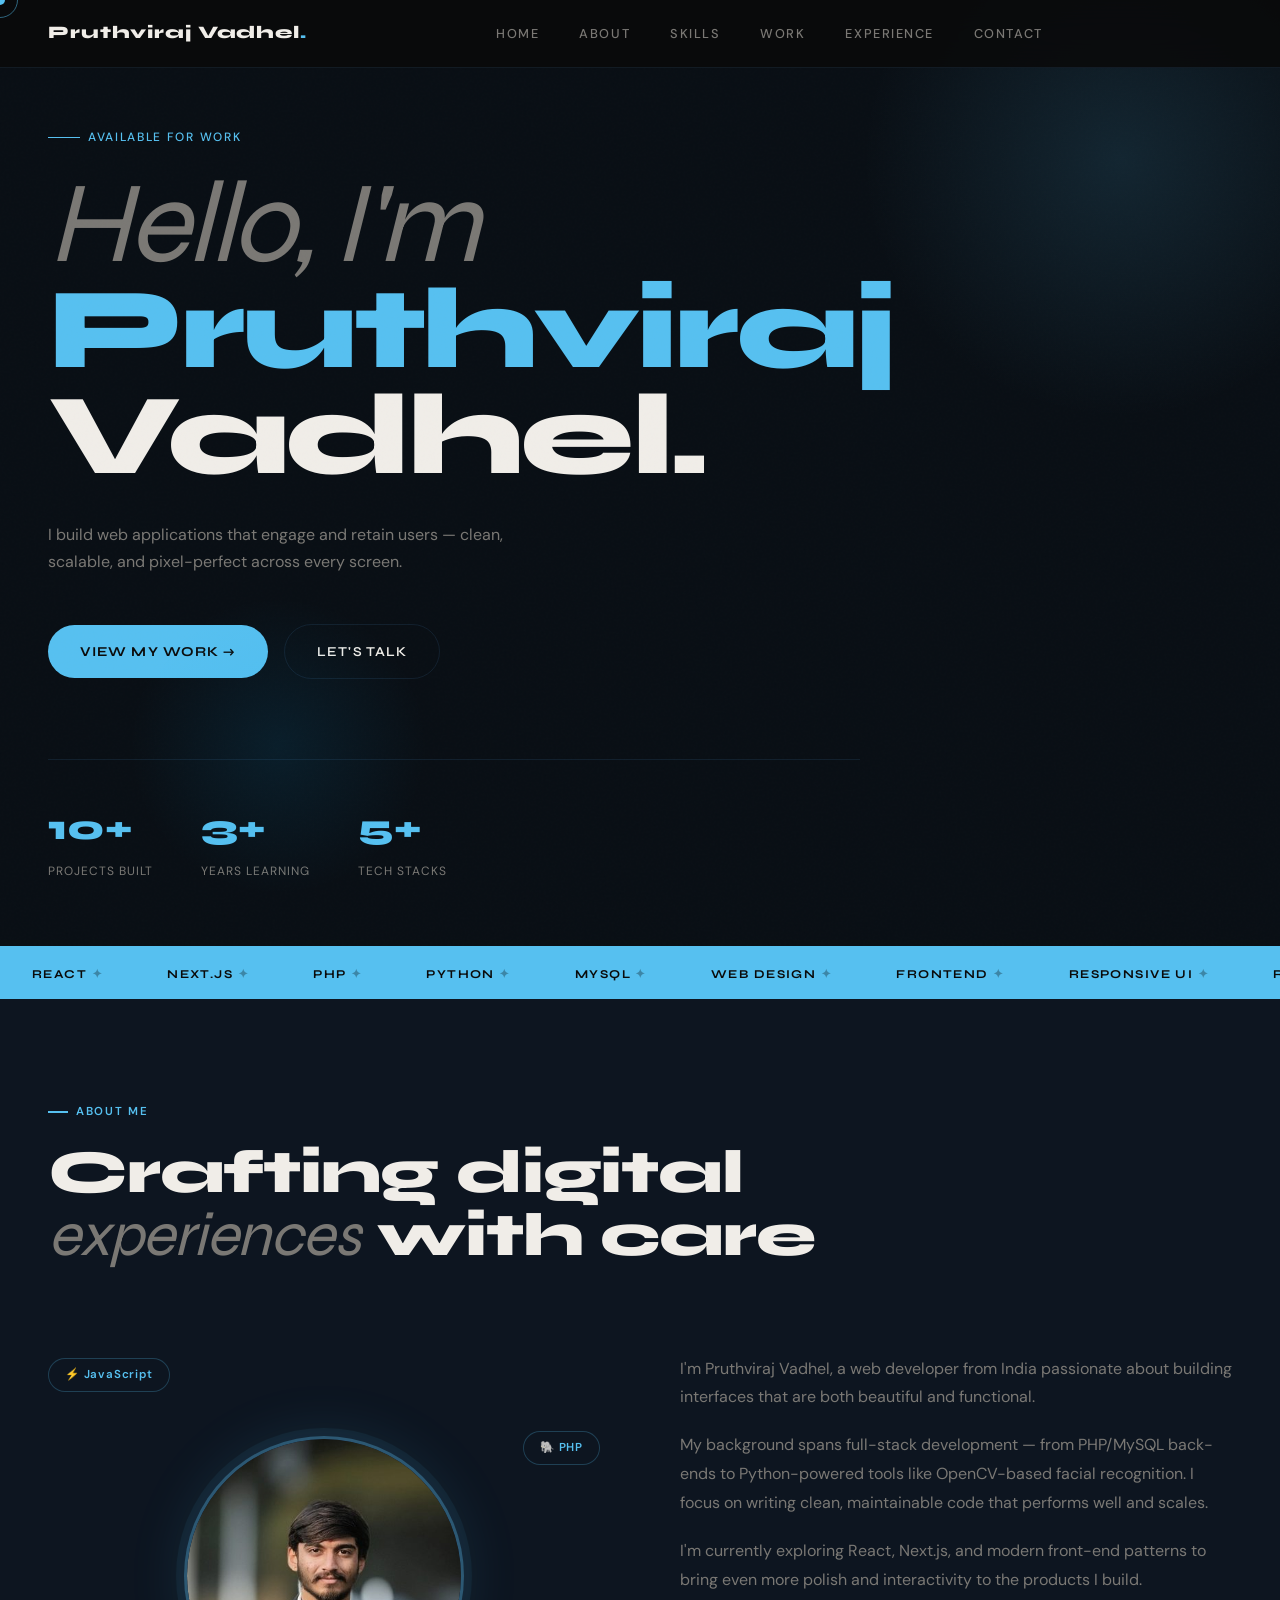
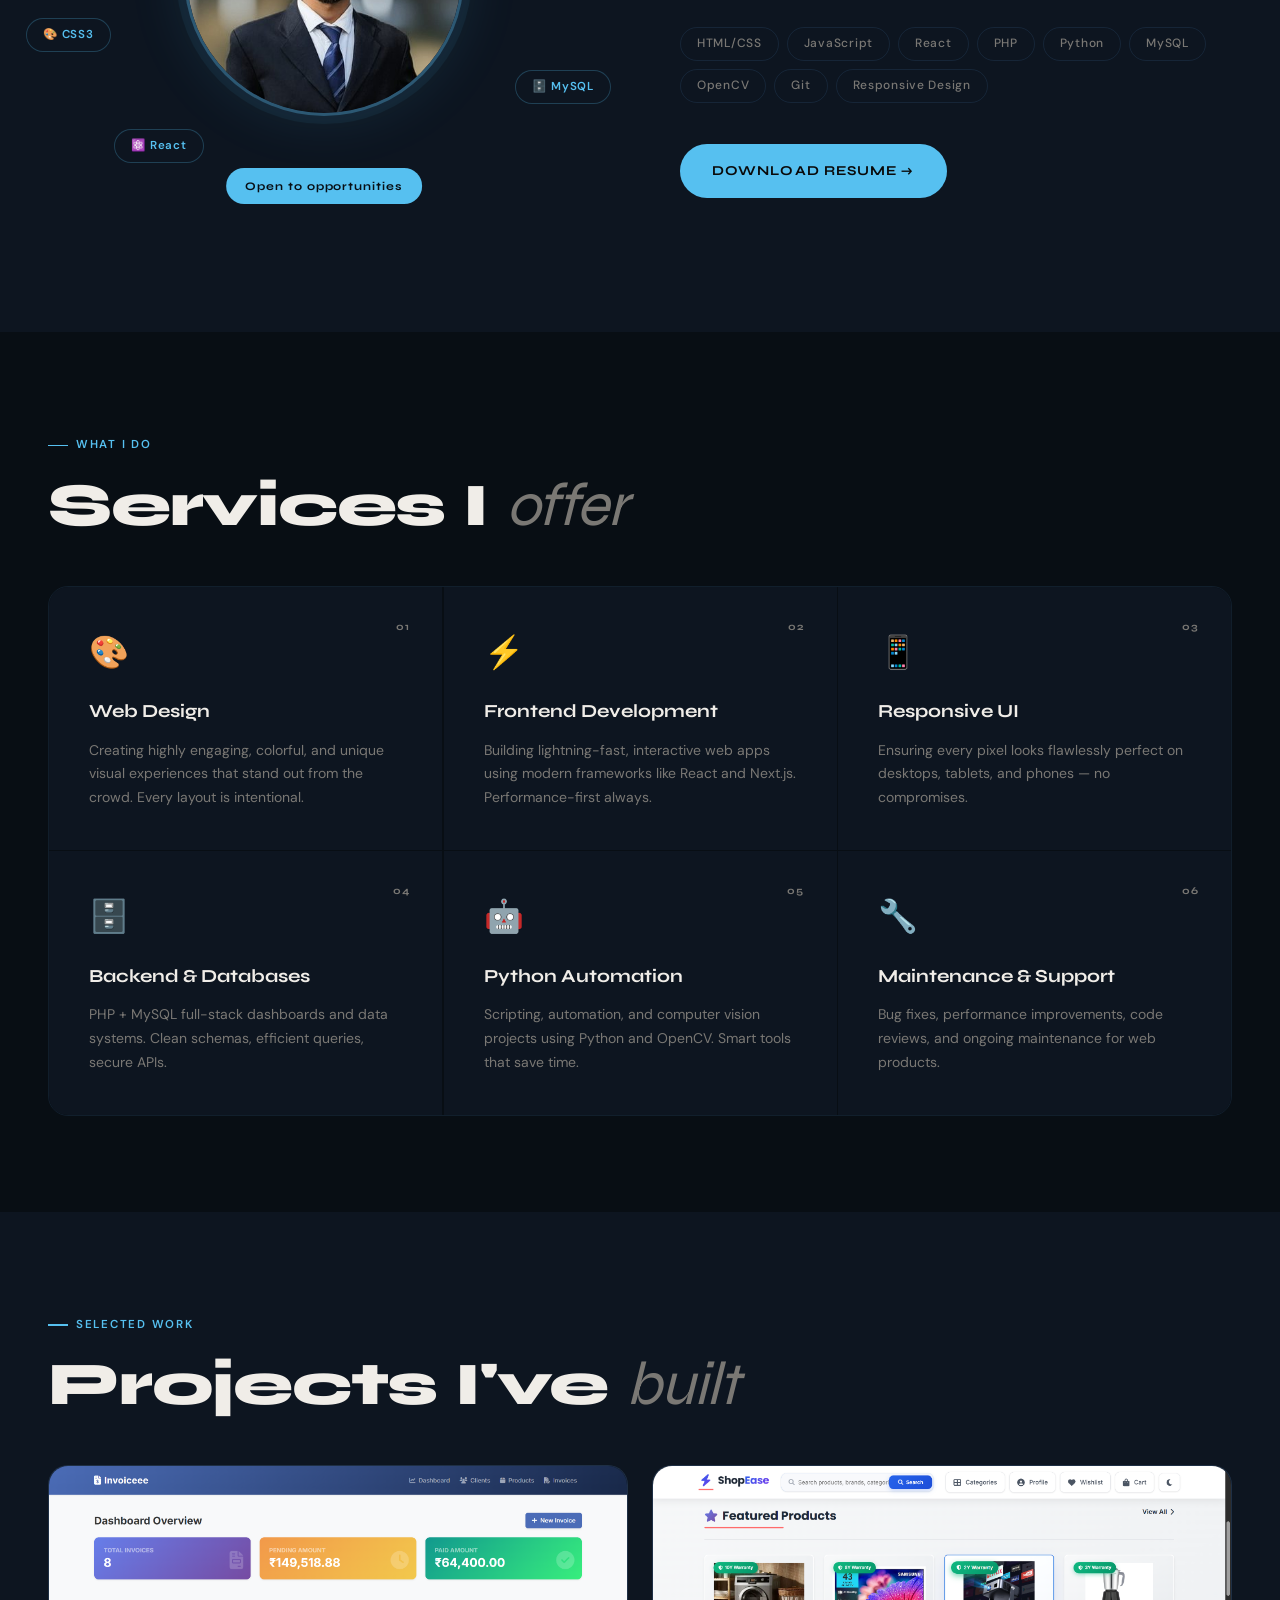
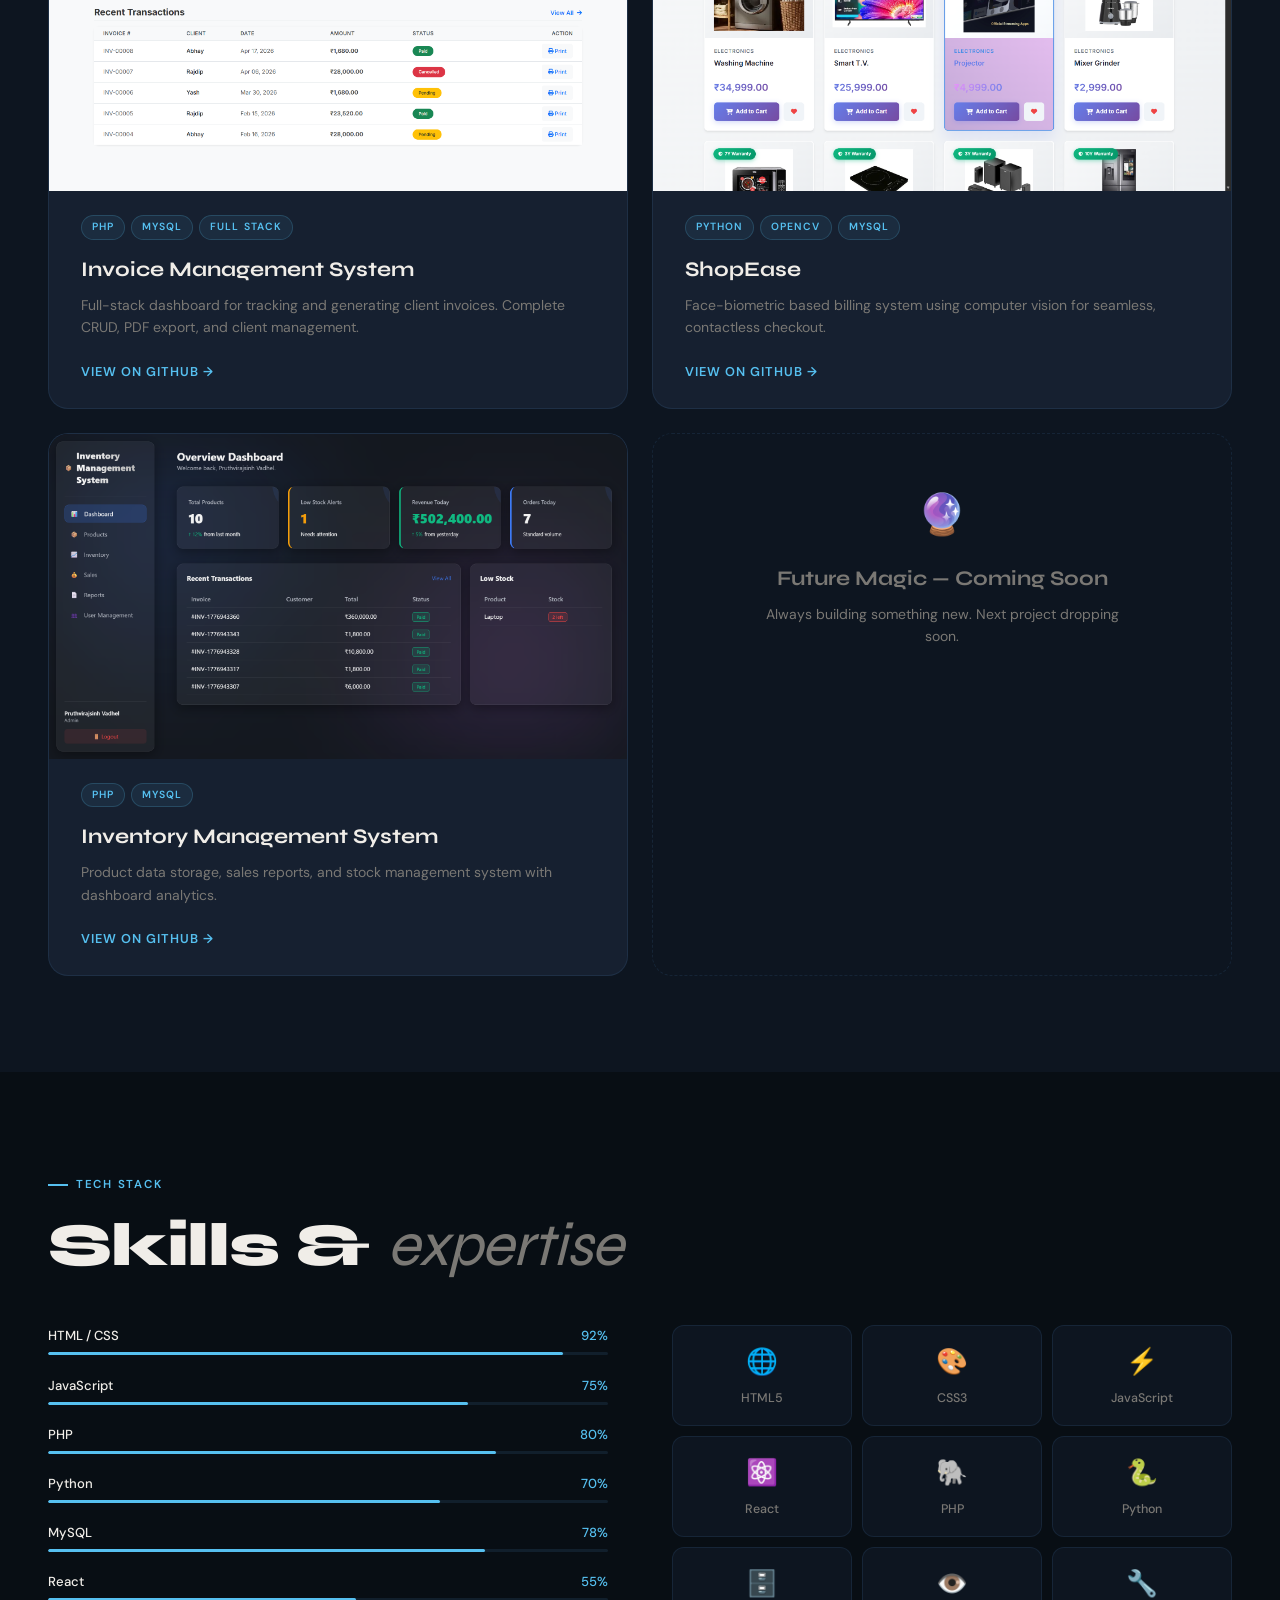
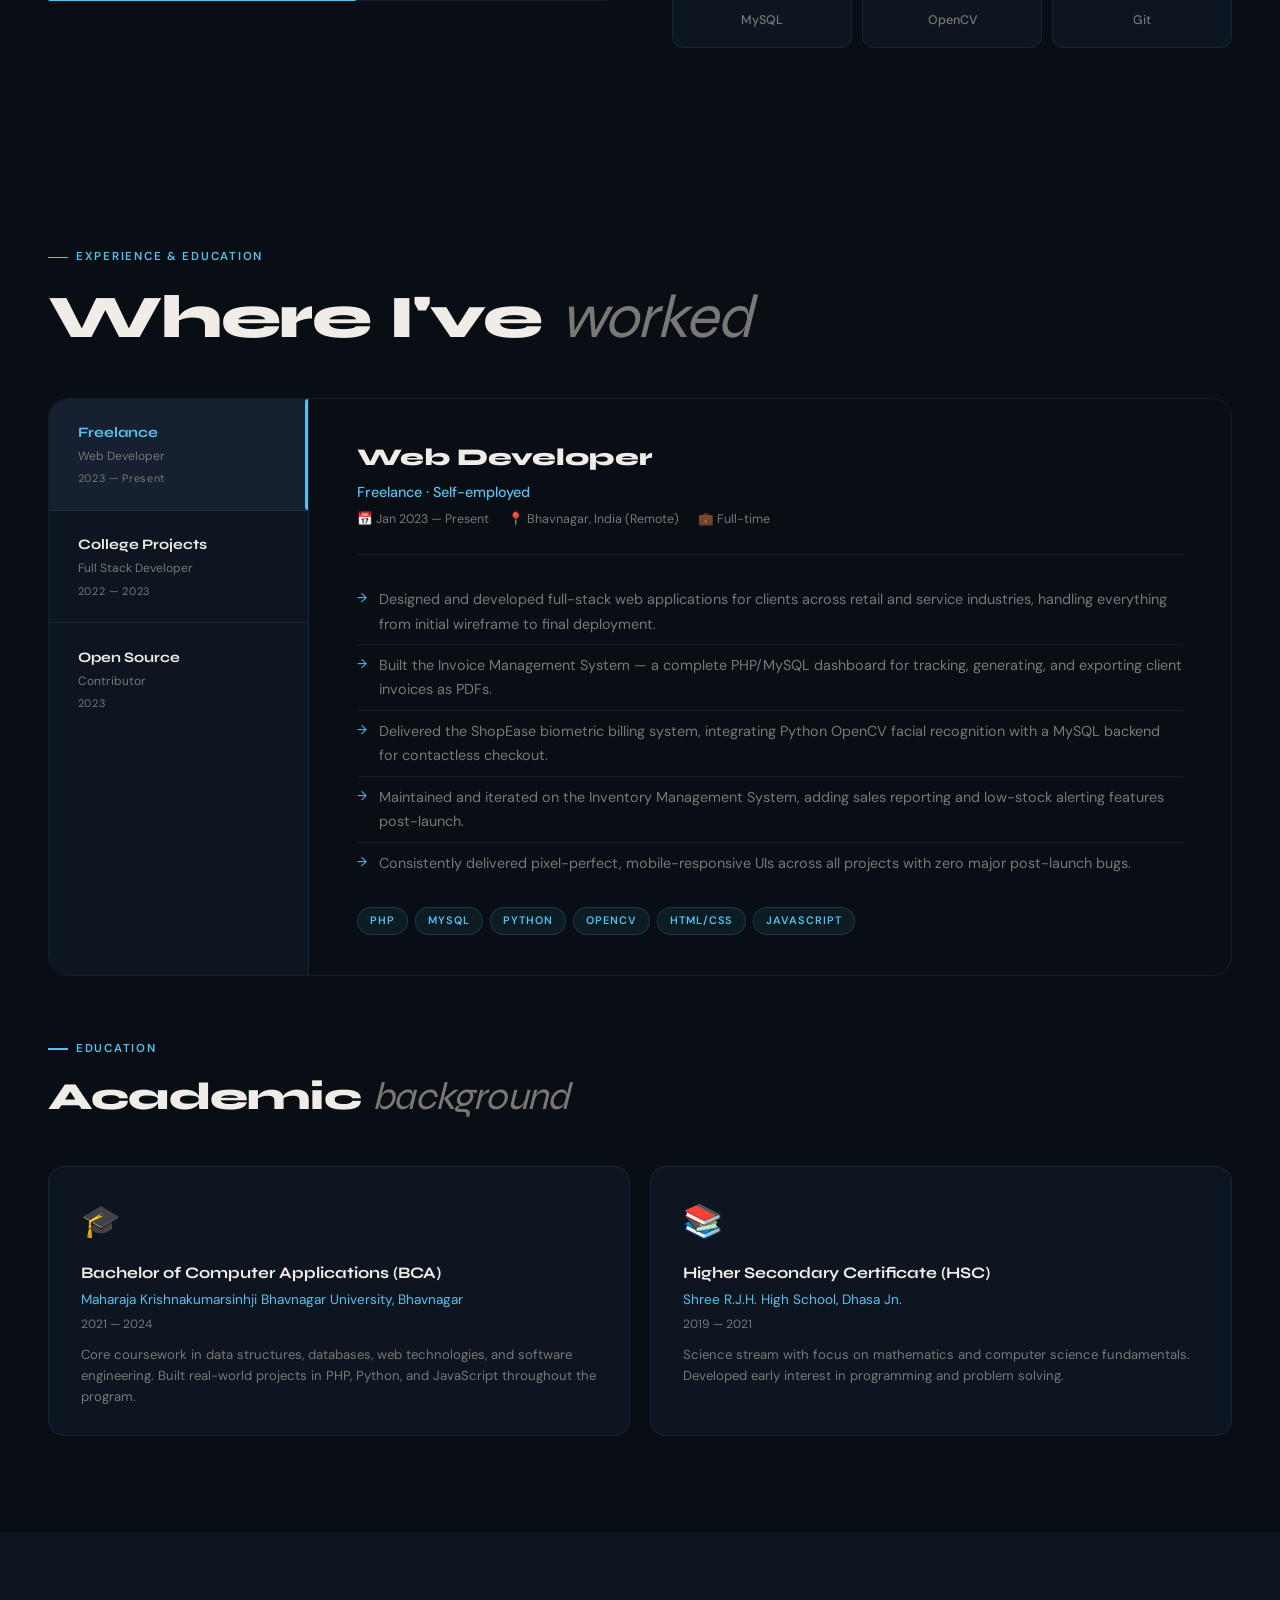
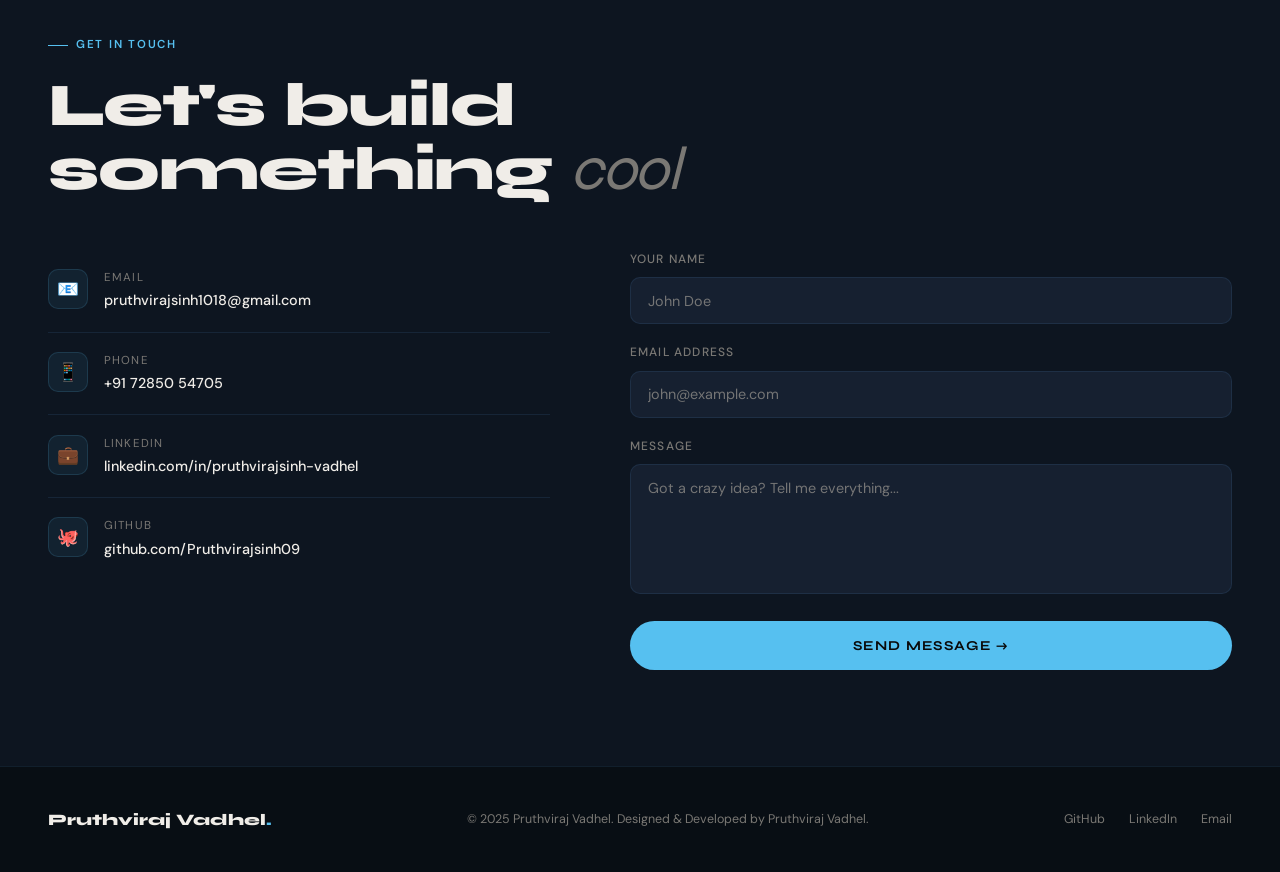
==== commit b4a812fa: "Add files via upload" ====
--- a/index.html
+++ b/index.html
@@ -18,16 +18,22 @@
 
     <!-- NAV -->
     <nav>
-        <a href="#" class="nav-logo" onclick="showPage('home')">PV<span>.</span></a>
-        <ul class="nav-links">
-            <li><a href="#" onclick="showPage('home')">Home</a></li>
-            <li><a href="#about">About</a></li>
-            <li><a href="#skills">Skills</a></li>
-            <li><a href="#work">Work</a></li>
-            <li><a href="#experience">Experience</a></li>
-            <li><a href="#contact">Contact</a></li>
+        <a href="#" class="nav-logo" onclick="showPage('home')">Pruthviraj Vadhel<span>.</span></a>
+        <ul class="nav-links" id="navLinks">
+            <li><a href="#" onclick="showPage('home'); closeMobileMenu()">Home</a></li>
+            <li><a href="#about" onclick="closeMobileMenu()">About</a></li>
+            <li><a href="#skills" onclick="closeMobileMenu()">Skills</a></li>
+            <li><a href="#work" onclick="closeMobileMenu()">Work</a></li>
+            <li><a href="#experience" onclick="closeMobileMenu()">Experience</a></li>
+            <li><a href="#contact" onclick="closeMobileMenu()">Contact</a></li>
         </ul>
-        <a href="#contact" class="nav-cta">Hire Me</a>
+        <div class="nav-right">
+            <button class="nav-hamburger" id="navHamburger" aria-label="Toggle menu" onclick="toggleMobileMenu()">
+                <span></span>
+                <span></span>
+                <span></span>
+            </button>
+        </div>
     </nav>
 
     <!-- HOME PAGE -->
@@ -189,13 +195,9 @@
             <div class="section-tag">Selected work</div>
             <h2 class="section-title">Projects I've <em>built</em></h2>
             <div class="work-grid">
-                <div class="work-card wide">
-                    <div class="work-thumb" style="height:300px;background:linear-gradient(135deg,#1a1a1a,#111)">
-                        <div class="work-thumb-placeholder" style="flex-direction:column;gap:1rem">
-                            <span style="font-size:3.5rem">🧾</span>
-                            <span style="font-size:0.85rem;color:var(--muted);font-weight:500">Invoice Management
-                                System</span>
-                        </div>
+                <div class="work-card">
+                    <div class="work-thumb">
+                        <img src="assets/invoice_dashboard.png" alt="Invoice Management System" />
                     </div>
                     <div class="work-info">
                         <div class="work-tags">
@@ -212,10 +214,7 @@
                 </div>
                 <div class="work-card">
                     <div class="work-thumb">
-                        <div class="work-thumb-placeholder" style="flex-direction:column;gap:0.75rem">
-                            <span>🛒</span>
-                            <span style="font-size:0.85rem;color:var(--muted)">ShopEase</span>
-                        </div>
+                        <img src="assets/shopease_dashboard.png" alt="ShopEase" />
                     </div>
                     <div class="work-info">
                         <div class="work-tags">
@@ -232,10 +231,7 @@
                 </div>
                 <div class="work-card">
                     <div class="work-thumb">
-                        <div class="work-thumb-placeholder" style="flex-direction:column;gap:0.75rem">
-                            <span>📦</span>
-                            <span style="font-size:0.85rem;color:var(--muted)">Inventory System</span>
-                        </div>
+                        <img src="assets/inventory_dashboard.png" alt="Inventory Management System" />
                     </div>
                     <div class="work-info">
                         <div class="work-tags">
@@ -249,7 +245,7 @@
                             class="work-link">View on GitHub →</a>
                     </div>
                 </div>
-                <div class="work-card wide" style="background:var(--surface);border-style:dashed;">
+                <div class="work-card" style="background:var(--surface);border-style:dashed;">
                     <div class="work-info" style="padding:3rem;text-align:center">
                         <span style="font-size:2.5rem;display:block;margin-bottom:1rem">🔮</span>
                         <div class="work-title" style="color:var(--muted)">Future Magic — Coming Soon</div>
@@ -351,7 +347,7 @@
                             <div class="exp-panel-company">Freelance · Self-employed</div>
                             <div class="exp-panel-meta">
                                 <span class="exp-meta-item">📅 Jan 2023 — Present</span>
-                                <span class="exp-meta-item">📍 Ahmedabad, India (Remote)</span>
+                                <span class="exp-meta-item">📍 Bhavnagar, India (Remote)</span>
                                 <span class="exp-meta-item">💼 Full-time</span>
                             </div>
                         </div>
@@ -510,28 +506,33 @@
                         </div>
                     </div>
                 </div>
-                <div class="contact-form">
+                <form class="contact-form" id="contactForm">
                     <div class="form-row">
-                        <label class="form-label">Your name</label>
-                        <input type="text" class="form-input" placeholder="John Doe" />
+                        <label for="name" class="form-label">Your name</label>
+                        <input type="text" name="name" id="name" class="form-input" placeholder="John Doe" required />
                     </div>
                     <div class="form-row">
-                        <label class="form-label">Email address</label>
-                        <input type="email" class="form-input" placeholder="john@example.com" />
+                        <label for="email" class="form-label">Email address</label>
+                        <input type="email" name="email" id="email" class="form-input" placeholder="john@example.com"
+                            required />
                     </div>
                     <div class="form-row">
-                        <label class="form-label">Message</label>
-                        <textarea class="form-textarea"
-                            placeholder="Got a crazy idea? Tell me everything..."></textarea>
-                    </div>
-                    <button class="form-submit">Send message →</button>
-                </div>
+                        <label for="message" class="form-label">Message</label>
+                        <textarea name="message" id="message" class="form-textarea"
+                            placeholder="Got a crazy idea? Tell me everything..." required></textarea>
+                    </div>
+                    <button type="submit" class="form-submit" id="formSubmitBtn">
+                        <span class="btn-text">Send message →</span>
+                        <span class="btn-loader" style="display: none;">Sending...</span>
+                    </button>
+                    <div id="formStatus" class="form-status"></div>
+                </form>
             </div>
         </section>
 
         <footer>
-            <a href="#" class="footer-logo" onclick="showPage('home')">PV<span>.</span></a>
-            <span>© 2025 Pruthviraj Vadhel. Designed with brutal passion.</span>
+            <a href="#" class="footer-logo" onclick="showPage('home')">Pruthviraj Vadhel<span>.</span></a>
+            <span>© 2025 Pruthviraj Vadhel. Designed & Developed by Pruthviraj Vadhel.</span>
             <div class="footer-links">
                 <a href="https://github.com/Pruthvirajsinh09" target="_blank">GitHub</a>
                 <a href="https://linkedin.com/in/pruthvirajsinh-vadhel-823146342" target="_blank">LinkedIn</a>
--- a/css/style.css
+++ b/css/style.css
@@ -6,12 +6,23 @@
   --accent2: #0ea5e9;
   --text: #f0ede8;
   --muted: #7a7874;
-  --border: rgba(100,180,255,0.1);
+  --border: rgba(100, 180, 255, 0.1);
   --font-display: 'Syne', sans-serif;
   --font-body: 'DM Sans', sans-serif;
 }
-*, *::before, *::after { box-sizing: border-box; margin: 0; padding: 0; }
-html { scroll-behavior: smooth; }
+
+*,
+*::before,
+*::after {
+  box-sizing: border-box;
+  margin: 0;
+  padding: 0;
+}
+
+html {
+  scroll-behavior: smooth;
+}
+
 body {
   background: var(--bg);
   color: var(--text);
@@ -21,9 +32,11 @@
   overflow-x: hidden;
   cursor: none;
 }
+
 /* Custom cursor */
 .cursor {
-  width: 10px; height: 10px;
+  width: 10px;
+  height: 10px;
   background: var(--accent);
   border-radius: 50%;
   position: fixed;
@@ -32,8 +45,10 @@
   transition: transform 0.15s ease;
   transform: translate(-50%, -50%);
 }
+
 .cursor-ring {
-  width: 36px; height: 36px;
+  width: 36px;
+  height: 36px;
   border: 1.5px solid var(--accent);
   border-radius: 50%;
   position: fixed;
@@ -43,18 +58,28 @@
   transition: all 0.12s ease;
   opacity: 0.5;
 }
-a, button { cursor: none; }
+
+a,
+button {
+  cursor: none;
+}
 
 /* NAV */
 nav {
-  position: fixed; top: 0; left: 0; right: 0;
+  position: fixed;
+  top: 0;
+  left: 0;
+  right: 0;
   z-index: 100;
-  display: flex; align-items: center; justify-content: space-between;
+  display: flex;
+  align-items: center;
+  justify-content: space-between;
   padding: 1.2rem 3rem;
-  background: rgba(10,10,10,0.85);
+  background: rgba(10, 10, 10, 0.85);
   backdrop-filter: blur(16px);
   border-bottom: 1px solid var(--border);
 }
+
 .nav-logo {
   font-family: var(--font-display);
   font-size: 1.1rem;
@@ -63,8 +88,17 @@
   color: var(--text);
   text-decoration: none;
 }
-.nav-logo span { color: var(--accent); }
-.nav-links { display: flex; gap: 2.5rem; list-style: none; }
+
+.nav-logo span {
+  color: var(--accent);
+}
+
+.nav-links {
+  display: flex;
+  gap: 2.5rem;
+  list-style: none;
+}
+
 .nav-links a {
   font-size: 0.8rem;
   font-weight: 500;
@@ -74,7 +108,17 @@
   text-decoration: none;
   transition: color 0.2s;
 }
-.nav-links a:hover { color: var(--accent); }
+
+.nav-links a:hover {
+  color: var(--accent);
+}
+
+.nav-right {
+  display: flex;
+  align-items: center;
+  gap: 1rem;
+}
+
 .nav-cta {
   background: var(--accent);
   color: #0a0a0a;
@@ -88,47 +132,126 @@
   text-decoration: none;
   transition: all 0.2s;
 }
-.nav-cta:hover { background: var(--text); }
+
+.nav-cta:hover {
+  background: var(--text);
+}
+
+/* Hamburger Button */
+.nav-hamburger {
+  display: none;
+  flex-direction: column;
+  justify-content: center;
+  align-items: center;
+  gap: 5px;
+  width: 40px;
+  height: 40px;
+  background: transparent;
+  border: 1.5px solid var(--border);
+  border-radius: 10px;
+  cursor: pointer;
+  padding: 0;
+  transition: border-color 0.2s;
+  position: relative;
+  z-index: 200;
+}
+
+.nav-hamburger:hover {
+  border-color: var(--accent);
+}
+
+.nav-hamburger span {
+  display: block;
+  width: 18px;
+  height: 1.5px;
+  background: var(--text);
+  border-radius: 2px;
+  transition: all 0.3s cubic-bezier(0.4, 0, 0.2, 1);
+  transform-origin: center;
+}
+
+/* Hamburger open (X) state */
+.nav-hamburger.open span:nth-child(1) {
+  transform: translateY(6.5px) rotate(45deg);
+}
+
+.nav-hamburger.open span:nth-child(2) {
+  opacity: 0;
+  transform: scaleX(0);
+}
+
+.nav-hamburger.open span:nth-child(3) {
+  transform: translateY(-6.5px) rotate(-45deg);
+}
 
 /* PAGE SECTIONS */
-.page { display: none; }
-.page.active { display: block; }
+.page {
+  display: none;
+}
+
+.page.active {
+  display: block;
+}
 
 /* =================== HERO =================== */
 #hero {
   min-height: 100vh;
-  display: flex; flex-direction: column; justify-content: center;
+  display: flex;
+  flex-direction: column;
+  justify-content: center;
   padding: 8rem 3rem 4rem;
   position: relative;
   overflow: hidden;
 }
+
 .hero-noise {
-  position: absolute; inset: 0;
+  position: absolute;
+  inset: 0;
   background-image: url("data:image/svg+xml,%3Csvg viewBox='0 0 512 512' xmlns='http://www.w3.org/2000/svg'%3E%3Cfilter id='n'%3E%3CfeTurbulence type='fractalNoise' baseFrequency='0.75' numOctaves='4' stitchTiles='stitch'/%3E%3C/filter%3E%3Crect width='100%25' height='100%25' filter='url(%23n)' opacity='0.035'/%3E%3C/svg%3E");
   pointer-events: none;
   opacity: 0.4;
 }
+
 .hero-orb {
   position: absolute;
-  width: 520px; height: 520px;
+  width: 520px;
+  height: 520px;
   border-radius: 50%;
-  background: radial-gradient(circle, rgba(86,192,240,0.13) 0%, transparent 70%);
-  top: -100px; right: -100px;
+  background: radial-gradient(circle, rgba(86, 192, 240, 0.13) 0%, transparent 70%);
+  top: -100px;
+  right: -100px;
   pointer-events: none;
   animation: float 8s ease-in-out infinite;
 }
+
 .hero-orb2 {
   position: absolute;
-  width: 300px; height: 300px;
+  width: 300px;
+  height: 300px;
   border-radius: 50%;
-  background: radial-gradient(circle, rgba(14,165,233,0.1) 0%, transparent 70%);
-  bottom: 50px; left: 10%;
+  background: radial-gradient(circle, rgba(14, 165, 233, 0.1) 0%, transparent 70%);
+  bottom: 50px;
+  left: 10%;
   pointer-events: none;
   animation: float 11s ease-in-out infinite reverse;
 }
-@keyframes float { 0%,100%{transform:translateY(0)} 50%{transform:translateY(-30px)} }
+
+@keyframes float {
+
+  0%,
+  100% {
+    transform: translateY(0)
+  }
+
+  50% {
+    transform: translateY(-30px)
+  }
+}
+
 .hero-eyebrow {
-  display: inline-flex; align-items: center; gap: 8px;
+  display: inline-flex;
+  align-items: center;
+  gap: 8px;
   font-size: 0.75rem;
   font-weight: 500;
   letter-spacing: 0.14em;
@@ -136,26 +259,34 @@
   color: var(--accent);
   margin-bottom: 1.5rem;
 }
+
 .hero-eyebrow::before {
   content: '';
-  width: 32px; height: 1.5px;
+  width: 32px;
+  height: 1.5px;
   background: var(--accent);
   display: block;
 }
+
 .hero-headline {
   font-family: var(--font-display);
-  font-size: clamp(3.5rem, 9vw, 8.5rem);
+  font-size: clamp(2.5rem, 9vw, 8.5rem);
   font-weight: 800;
   line-height: 0.92;
   letter-spacing: -0.03em;
   margin-bottom: 2rem;
 }
+
 .hero-headline em {
   font-style: italic;
   font-weight: 400;
   color: var(--muted);
 }
-.hero-headline .accent-word { color: var(--accent); }
+
+.hero-headline .accent-word {
+  color: var(--accent);
+}
+
 .hero-sub {
   max-width: 480px;
   font-size: 1rem;
@@ -163,7 +294,14 @@
   line-height: 1.7;
   margin-bottom: 3rem;
 }
-.hero-actions { display: flex; gap: 1rem; flex-wrap: wrap; align-items: center; }
+
+.hero-actions {
+  display: flex;
+  gap: 1rem;
+  flex-wrap: wrap;
+  align-items: center;
+}
+
 .btn-primary {
   background: var(--accent);
   color: #0a0a0a;
@@ -177,9 +315,16 @@
   text-decoration: none;
   border: none;
   transition: all 0.25s;
-  display: inline-flex; align-items: center; gap: 8px;
-}
-.btn-primary:hover { background: var(--text); transform: translateY(-2px); }
+  display: inline-flex;
+  align-items: center;
+  gap: 8px;
+}
+
+.btn-primary:hover {
+  background: var(--text);
+  transform: translateY(-2px);
+}
+
 .btn-outline {
   background: transparent;
   color: var(--text);
@@ -194,13 +339,20 @@
   border: 1px solid var(--border);
   transition: all 0.25s;
 }
-.btn-outline:hover { border-color: var(--accent); color: var(--accent); }
+
+.btn-outline:hover {
+  border-color: var(--accent);
+  color: var(--accent);
+}
+
 .hero-stats {
-  display: flex; gap: 3rem;
+  display: flex;
+  gap: 3rem;
   margin-top: 5rem;
   padding-top: 2.5rem;
   border-top: 1px solid var(--border);
 }
+
 .stat-num {
   font-family: var(--font-display);
   font-size: 2.2rem;
@@ -208,7 +360,13 @@
   color: var(--accent);
   display: block;
 }
-.stat-label { font-size: 0.75rem; color: var(--muted); letter-spacing: 0.08em; text-transform: uppercase; }
+
+.stat-label {
+  font-size: 0.75rem;
+  color: var(--muted);
+  letter-spacing: 0.08em;
+  text-transform: uppercase;
+}
 
 /* MARQUEE */
 .marquee-strip {
@@ -217,12 +375,23 @@
   overflow: hidden;
   white-space: nowrap;
 }
+
 .marquee-inner {
   display: inline-flex;
   animation: marquee 20s linear infinite;
   gap: 0;
 }
-@keyframes marquee { from{transform:translateX(0)} to{transform:translateX(-50%)} }
+
+@keyframes marquee {
+  from {
+    transform: translateX(0)
+  }
+
+  to {
+    transform: translateX(-50%)
+  }
+}
+
 .marquee-item {
   font-family: var(--font-display);
   font-size: 0.75rem;
@@ -232,14 +401,20 @@
   color: #0a0a0a;
   padding: 0 2rem;
 }
-.marquee-dot { color: rgba(0,0,0,0.3); }
+
+.marquee-dot {
+  color: rgba(0, 0, 0, 0.3);
+}
 
 /* SECTIONS */
 section {
   padding: 6rem 3rem;
 }
+
 .section-tag {
-  display: inline-flex; align-items: center; gap: 8px;
+  display: inline-flex;
+  align-items: center;
+  gap: 8px;
   font-size: 0.72rem;
   font-weight: 600;
   letter-spacing: 0.15em;
@@ -247,11 +422,14 @@
   color: var(--accent);
   margin-bottom: 1.2rem;
 }
+
 .section-tag::before {
   content: '';
-  width: 20px; height: 1.5px;
+  width: 20px;
+  height: 1.5px;
   background: var(--accent);
 }
+
 .section-title {
   font-family: var(--font-display);
   font-size: clamp(2rem, 5vw, 3.8rem);
@@ -260,10 +438,18 @@
   letter-spacing: -0.02em;
   margin-bottom: 1.5rem;
 }
-.section-title em { color: var(--muted); font-style: italic; font-weight: 400; }
+
+.section-title em {
+  color: var(--muted);
+  font-style: italic;
+  font-weight: 400;
+}
 
 /* ABOUT */
-#about { background: var(--surface); }
+#about {
+  background: var(--surface);
+}
+
 .about-grid {
   display: grid;
   grid-template-columns: 1fr 1fr;
@@ -271,6 +457,7 @@
   align-items: center;
   margin-top: 3rem;
 }
+
 .about-visual {
   position: relative;
   height: 520px;
@@ -278,22 +465,28 @@
   align-items: center;
   justify-content: center;
 }
+
 .about-img-card {
   width: 280px;
   height: 280px;
   border-radius: 50%;
   background: var(--surface2);
-  border: 3px solid rgba(86,192,240,0.35);
+  border: 3px solid rgba(86, 192, 240, 0.35);
   overflow: hidden;
   position: relative;
   z-index: 2;
-  box-shadow: 0 0 0 8px rgba(86,192,240,0.06), 0 0 60px rgba(86,192,240,0.12);
+  box-shadow: 0 0 0 8px rgba(86, 192, 240, 0.06), 0 0 60px rgba(86, 192, 240, 0.12);
   flex-shrink: 0;
 }
-.about-img-card::after { display: none; }
+
+.about-img-card::after {
+  display: none;
+}
+
 .about-badge {
   position: absolute;
-  bottom: 2rem; left: 50%;
+  bottom: 2rem;
+  left: 50%;
   transform: translateX(-50%);
   background: var(--accent);
   color: #080e14;
@@ -306,6 +499,7 @@
   white-space: nowrap;
   z-index: 3;
 }
+
 /* Floating skill badges */
 .skill-orbit {
   position: absolute;
@@ -313,10 +507,11 @@
   pointer-events: none;
   z-index: 3;
 }
+
 .skill-float {
   position: absolute;
   background: var(--surface);
-  border: 1px solid rgba(86,192,240,0.25);
+  border: 1px solid rgba(86, 192, 240, 0.25);
   border-radius: 100px;
   padding: 7px 16px;
   font-size: 0.72rem;
@@ -326,33 +521,110 @@
   white-space: nowrap;
   pointer-events: none;
 }
+
 .skill-float:nth-child(1) {
-  top: 8%; left: 0%;
+  top: 8%;
+  left: 0%;
   animation: floatBadge1 4s ease-in-out infinite;
 }
+
 .skill-float:nth-child(2) {
-  top: 22%; right: 0%;
+  top: 22%;
+  right: 0%;
   animation: floatBadge2 5s ease-in-out infinite 0.6s;
 }
+
 .skill-float:nth-child(3) {
-  top: 58%; left: -4%;
+  top: 58%;
+  left: -4%;
   animation: floatBadge3 4.5s ease-in-out infinite 1s;
 }
+
 .skill-float:nth-child(4) {
-  top: 68%; right: -2%;
+  top: 68%;
+  right: -2%;
   animation: floatBadge4 5s ease-in-out infinite 0.3s;
 }
+
 .skill-float:nth-child(5) {
-  bottom: 14%; left: 12%;
+  bottom: 14%;
+  left: 12%;
   animation: floatBadge5 4.2s ease-in-out infinite 0.8s;
 }
-@keyframes floatBadge1 { 0%,100%{transform:translateY(0px)} 50%{transform:translateY(-10px)} }
-@keyframes floatBadge2 { 0%,100%{transform:translateY(0px)} 50%{transform:translateY(10px)} }
-@keyframes floatBadge3 { 0%,100%{transform:translateY(0px)} 50%{transform:translateY(-8px)} }
-@keyframes floatBadge4 { 0%,100%{transform:translateY(0px)} 50%{transform:translateY(9px)} }
-@keyframes floatBadge5 { 0%,100%{transform:translateY(0px)} 50%{transform:translateY(-7px)} }
-.about-text p { color: var(--muted); margin-bottom: 1.2rem; line-height: 1.8; }
-.skill-pills { display: flex; flex-wrap: wrap; gap: 8px; margin-top: 2rem; }
+
+@keyframes floatBadge1 {
+
+  0%,
+  100% {
+    transform: translateY(0px)
+  }
+
+  50% {
+    transform: translateY(-10px)
+  }
+}
+
+@keyframes floatBadge2 {
+
+  0%,
+  100% {
+    transform: translateY(0px)
+  }
+
+  50% {
+    transform: translateY(10px)
+  }
+}
+
+@keyframes floatBadge3 {
+
+  0%,
+  100% {
+    transform: translateY(0px)
+  }
+
+  50% {
+    transform: translateY(-8px)
+  }
+}
+
+@keyframes floatBadge4 {
+
+  0%,
+  100% {
+    transform: translateY(0px)
+  }
+
+  50% {
+    transform: translateY(9px)
+  }
+}
+
+@keyframes floatBadge5 {
+
+  0%,
+  100% {
+    transform: translateY(0px)
+  }
+
+  50% {
+    transform: translateY(-7px)
+  }
+}
+
+.about-text p {
+  color: var(--muted);
+  margin-bottom: 1.2rem;
+  line-height: 1.8;
+}
+
+.skill-pills {
+  display: flex;
+  flex-wrap: wrap;
+  gap: 8px;
+  margin-top: 2rem;
+}
+
 .pill {
   font-size: 0.75rem;
   font-weight: 500;
@@ -363,10 +635,17 @@
   color: var(--muted);
   transition: all 0.2s;
 }
-.pill:hover { border-color: var(--accent); color: var(--accent); }
+
+.pill:hover {
+  border-color: var(--accent);
+  color: var(--accent);
+}
 
 /* SERVICES */
-#services { background: var(--bg); }
+#services {
+  background: var(--bg);
+}
+
 .services-grid {
   display: grid;
   grid-template-columns: repeat(3, 1fr);
@@ -376,42 +655,60 @@
   border-radius: 20px;
   overflow: hidden;
 }
+
 .service-card {
   background: var(--surface);
   padding: 2.5rem;
   transition: background 0.25s;
   position: relative;
 }
-.service-card:hover { background: var(--surface2); }
+
+.service-card:hover {
+  background: var(--surface2);
+}
+
 .service-icon {
   font-size: 2rem;
   margin-bottom: 1.2rem;
   display: block;
 }
+
 .service-num {
-  position: absolute; top: 2rem; right: 2rem;
+  position: absolute;
+  top: 2rem;
+  right: 2rem;
   font-family: var(--font-display);
   font-size: 0.65rem;
   font-weight: 700;
   color: var(--muted);
   letter-spacing: 0.12em;
 }
+
 .service-title {
   font-family: var(--font-display);
   font-size: 1.15rem;
   font-weight: 700;
   margin-bottom: 0.75rem;
 }
-.service-desc { font-size: 0.875rem; color: var(--muted); line-height: 1.7; }
+
+.service-desc {
+  font-size: 0.875rem;
+  color: var(--muted);
+  line-height: 1.7;
+}
 
 /* WORK */
-#work { background: var(--surface); }
+#work {
+  background: var(--surface);
+}
+
 .work-grid {
   display: grid;
   grid-template-columns: 1fr 1fr;
   gap: 1.5rem;
   margin-top: 3rem;
 }
+
 .work-card {
   background: var(--surface2);
   border-radius: 20px;
@@ -420,25 +717,54 @@
   transition: transform 0.3s, border-color 0.3s;
   position: relative;
 }
-.work-card:hover { transform: translateY(-4px); border-color: rgba(86,192,240,0.3); }
-.work-card.wide { grid-column: span 2; }
+
+.work-card:hover {
+  transform: translateY(-4px);
+  border-color: rgba(86, 192, 240, 0.3);
+}
+
+.work-card.wide {
+  grid-column: span 2;
+}
+
 .work-thumb {
   width: 100%;
-  height: 260px;
+  aspect-ratio: 16 / 9;
   background: var(--surface);
-  display: flex; align-items: center; justify-content: center;
+  display: flex;
+  align-items: center;
+  justify-content: center;
   font-size: 3rem;
   overflow: hidden;
   position: relative;
 }
-.work-thumb img { width: 100%; height: 100%; object-fit: cover; }
+
+.work-thumb img {
+  width: 100%;
+  height: 100%;
+  object-fit: contain;
+}
+
 .work-thumb-placeholder {
-  width: 100%; height: 100%;
-  display: flex; align-items: center; justify-content: center;
+  width: 100%;
+  height: 100%;
+  display: flex;
+  align-items: center;
+  justify-content: center;
   font-size: 3rem;
 }
-.work-info { padding: 1.5rem 2rem; }
-.work-tags { display: flex; gap: 6px; flex-wrap: wrap; margin-bottom: 0.8rem; }
+
+.work-info {
+  padding: 1.5rem 2rem;
+}
+
+.work-tags {
+  display: flex;
+  gap: 6px;
+  flex-wrap: wrap;
+  margin-bottom: 0.8rem;
+}
+
 .work-tag {
   font-size: 0.65rem;
   font-weight: 600;
@@ -446,19 +772,29 @@
   text-transform: uppercase;
   padding: 3px 10px;
   border-radius: 100px;
-  background: rgba(86,192,240,0.08);
-  color: var(--accent);
-  border: 1px solid rgba(86,192,240,0.2);
-}
+  background: rgba(86, 192, 240, 0.08);
+  color: var(--accent);
+  border: 1px solid rgba(86, 192, 240, 0.2);
+}
+
 .work-title {
   font-family: var(--font-display);
   font-size: 1.3rem;
   font-weight: 700;
   margin-bottom: 0.5rem;
 }
-.work-desc { font-size: 0.875rem; color: var(--muted); line-height: 1.6; margin-bottom: 1.2rem; }
+
+.work-desc {
+  font-size: 0.875rem;
+  color: var(--muted);
+  line-height: 1.6;
+  margin-bottom: 1.2rem;
+}
+
 .work-link {
-  display: inline-flex; align-items: center; gap: 6px;
+  display: inline-flex;
+  align-items: center;
+  gap: 6px;
   font-size: 0.8rem;
   font-weight: 600;
   letter-spacing: 0.08em;
@@ -467,18 +803,66 @@
   text-decoration: none;
   transition: gap 0.2s;
 }
-.work-link:hover { gap: 10px; }
+
+.work-link:hover {
+  gap: 10px;
+}
 
 /* SKILLS / TECH STACK */
-#skills { background: var(--bg); }
-.skills-layout { display: grid; grid-template-columns: 1fr 1fr; gap: 4rem; margin-top: 3rem; align-items: start; }
-.skill-bar-wrap { margin-bottom: 1.2rem; }
-.skill-bar-head { display: flex; justify-content: space-between; font-size: 0.82rem; font-weight: 500; margin-bottom: 6px; }
-.skill-bar-head span:last-child { color: var(--accent); }
-.skill-track { height: 3px; background: var(--border); border-radius: 999px; overflow: hidden; }
-.skill-fill { height: 100%; border-radius: 999px; background: var(--accent); transform-origin: left; transform: scaleX(0); transition: transform 1.2s cubic-bezier(0.16,1,0.3,1); }
-.skill-fill.animate { transform: scaleX(1); }
-.tech-grid { display: grid; grid-template-columns: repeat(3, 1fr); gap: 10px; }
+#skills {
+  background: var(--bg);
+}
+
+.skills-layout {
+  display: grid;
+  grid-template-columns: 1fr 1fr;
+  gap: 4rem;
+  margin-top: 3rem;
+  align-items: start;
+}
+
+.skill-bar-wrap {
+  margin-bottom: 1.2rem;
+}
+
+.skill-bar-head {
+  display: flex;
+  justify-content: space-between;
+  font-size: 0.82rem;
+  font-weight: 500;
+  margin-bottom: 6px;
+}
+
+.skill-bar-head span:last-child {
+  color: var(--accent);
+}
+
+.skill-track {
+  height: 3px;
+  background: var(--border);
+  border-radius: 999px;
+  overflow: hidden;
+}
+
+.skill-fill {
+  height: 100%;
+  border-radius: 999px;
+  background: var(--accent);
+  transform-origin: left;
+  transform: scaleX(0);
+  transition: transform 1.2s cubic-bezier(0.16, 1, 0.3, 1);
+}
+
+.skill-fill.animate {
+  transform: scaleX(1);
+}
+
+.tech-grid {
+  display: grid;
+  grid-template-columns: repeat(3, 1fr);
+  gap: 10px;
+}
+
 .tech-item {
   background: var(--surface);
   border: 1px solid var(--border);
@@ -490,11 +874,24 @@
   color: var(--muted);
   transition: all 0.2s;
 }
-.tech-item:hover { border-color: var(--accent); color: var(--accent); background: var(--surface2); }
-.tech-icon { font-size: 1.6rem; margin-bottom: 6px; display: block; }
+
+.tech-item:hover {
+  border-color: var(--accent);
+  color: var(--accent);
+  background: var(--surface2);
+}
+
+.tech-icon {
+  font-size: 1.6rem;
+  margin-bottom: 6px;
+  display: block;
+}
 
 /* PROCESS */
-#process { background: var(--surface); }
+#process {
+  background: var(--surface);
+}
+
 .process-steps {
   display: grid;
   grid-template-columns: repeat(4, 1fr);
@@ -504,28 +901,56 @@
   border-radius: 20px;
   overflow: hidden;
 }
+
 .process-step {
   padding: 2.5rem 2rem;
   border-right: 1px solid var(--border);
   position: relative;
   transition: background 0.25s;
 }
-.process-step:last-child { border-right: none; }
-.process-step:hover { background: var(--surface2); }
+
+.process-step:last-child {
+  border-right: none;
+}
+
+.process-step:hover {
+  background: var(--surface2);
+}
+
 .step-num {
   font-family: var(--font-display);
   font-size: 3rem;
   font-weight: 800;
-  color: rgba(86,192,240,0.13);
+  color: rgba(86, 192, 240, 0.13);
   line-height: 1;
   margin-bottom: 0.75rem;
 }
-.step-title { font-family: var(--font-display); font-size: 1rem; font-weight: 700; margin-bottom: 0.6rem; }
-.step-desc { font-size: 0.82rem; color: var(--muted); line-height: 1.6; }
+
+.step-title {
+  font-family: var(--font-display);
+  font-size: 1rem;
+  font-weight: 700;
+  margin-bottom: 0.6rem;
+}
+
+.step-desc {
+  font-size: 0.82rem;
+  color: var(--muted);
+  line-height: 1.6;
+}
 
 /* TESTIMONIALS */
-#testimonials { background: var(--bg); }
-.testi-grid { display: grid; grid-template-columns: 1fr 1fr 1fr; gap: 1.2rem; margin-top: 3rem; }
+#testimonials {
+  background: var(--bg);
+}
+
+.testi-grid {
+  display: grid;
+  grid-template-columns: 1fr 1fr 1fr;
+  gap: 1.2rem;
+  margin-top: 3rem;
+}
+
 .testi-card {
   background: var(--surface);
   border: 1px solid var(--border);
@@ -533,51 +958,137 @@
   padding: 2rem;
   transition: border-color 0.2s;
 }
-.testi-card:hover { border-color: rgba(86,192,240,0.3); }
-.testi-quote { font-size: 2rem; color: var(--accent); line-height: 1; margin-bottom: 1rem; }
-.testi-text { font-size: 0.9rem; color: var(--muted); line-height: 1.7; font-style: italic; margin-bottom: 1.5rem; }
-.testi-author { display: flex; align-items: center; gap: 12px; }
+
+.testi-card:hover {
+  border-color: rgba(86, 192, 240, 0.3);
+}
+
+.testi-quote {
+  font-size: 2rem;
+  color: var(--accent);
+  line-height: 1;
+  margin-bottom: 1rem;
+}
+
+.testi-text {
+  font-size: 0.9rem;
+  color: var(--muted);
+  line-height: 1.7;
+  font-style: italic;
+  margin-bottom: 1.5rem;
+}
+
+.testi-author {
+  display: flex;
+  align-items: center;
+  gap: 12px;
+}
+
 .testi-avatar {
-  width: 38px; height: 38px;
+  width: 38px;
+  height: 38px;
   border-radius: 50%;
   background: var(--surface2);
-  display: flex; align-items: center; justify-content: center;
+  display: flex;
+  align-items: center;
+  justify-content: center;
   font-family: var(--font-display);
   font-size: 0.75rem;
   font-weight: 700;
   color: var(--accent);
   border: 1px solid var(--border);
 }
-.testi-name { font-size: 0.85rem; font-weight: 600; }
-.testi-role { font-size: 0.72rem; color: var(--muted); }
+
+.testi-name {
+  font-size: 0.85rem;
+  font-weight: 600;
+}
+
+.testi-role {
+  font-size: 0.72rem;
+  color: var(--muted);
+}
 
 /* CONTACT */
-#contact { background: var(--surface); }
-.contact-grid { display: grid; grid-template-columns: 1fr 1.2fr; gap: 5rem; margin-top: 3rem; }
-.contact-info { }
+#contact {
+  background: var(--surface);
+}
+
+.contact-grid {
+  display: grid;
+  grid-template-columns: 1fr 1.2fr;
+  gap: 5rem;
+  margin-top: 3rem;
+}
+
+.contact-info {}
+
 .contact-item {
-  display: flex; align-items: flex-start; gap: 1rem;
+  display: flex;
+  align-items: flex-start;
+  gap: 1rem;
   padding: 1.2rem 0;
   border-bottom: 1px solid var(--border);
 }
-.contact-item:last-child { border-bottom: none; }
+
+.contact-item:last-child {
+  border-bottom: none;
+}
+
 .contact-icon {
-  width: 40px; height: 40px;
+  width: 40px;
+  height: 40px;
   border-radius: 10px;
-  background: rgba(86,192,240,0.08);
-  border: 1px solid rgba(86,192,240,0.15);
-  display: flex; align-items: center; justify-content: center;
+  background: rgba(86, 192, 240, 0.08);
+  border: 1px solid rgba(86, 192, 240, 0.15);
+  display: flex;
+  align-items: center;
+  justify-content: center;
   font-size: 1.1rem;
   flex-shrink: 0;
 }
-.contact-label { font-size: 0.72rem; color: var(--muted); text-transform: uppercase; letter-spacing: 0.1em; margin-bottom: 2px; }
-.contact-val { font-size: 0.9rem; font-weight: 500; }
-.contact-val a { color: var(--text); text-decoration: none; transition: color 0.2s; }
-.contact-val a:hover { color: var(--accent); }
-.contact-form { }
-.form-row { margin-bottom: 1.2rem; }
-.form-label { font-size: 0.75rem; font-weight: 500; letter-spacing: 0.1em; text-transform: uppercase; color: var(--muted); display: block; margin-bottom: 0.5rem; }
-.form-input, .form-textarea {
+
+.contact-label {
+  font-size: 0.72rem;
+  color: var(--muted);
+  text-transform: uppercase;
+  letter-spacing: 0.1em;
+  margin-bottom: 2px;
+}
+
+.contact-val {
+  font-size: 0.9rem;
+  font-weight: 500;
+}
+
+.contact-val a {
+  color: var(--text);
+  text-decoration: none;
+  transition: color 0.2s;
+}
+
+.contact-val a:hover {
+  color: var(--accent);
+}
+
+.contact-form {}
+
+.form-row {
+  margin-bottom: 1.2rem;
+}
+
+.form-label {
+  font-size: 0.75rem;
+  font-weight: 500;
+  letter-spacing: 0.1em;
+  text-transform: uppercase;
+  color: var(--muted);
+  display: block;
+  margin-bottom: 0.5rem;
+}
+
+.form-input,
+.form-textarea {
   width: 100%;
   background: var(--surface2);
   border: 1px solid var(--border);
@@ -590,8 +1101,16 @@
   outline: none;
   resize: none;
 }
-.form-input:focus, .form-textarea:focus { border-color: var(--accent); }
-.form-textarea { height: 130px; }
+
+.form-input:focus,
+.form-textarea:focus {
+  border-color: var(--accent);
+}
+
+.form-textarea {
+  height: 130px;
+}
+
 .form-submit {
   background: var(--accent);
   color: #0a0a0a;
@@ -605,19 +1124,29 @@
   border: none;
   width: 100%;
   transition: all 0.25s;
-  display: flex; align-items: center; justify-content: center; gap: 8px;
-}
-.form-submit:hover { background: var(--text); transform: translateY(-2px); }
+  display: flex;
+  align-items: center;
+  justify-content: center;
+  gap: 8px;
+}
+
+.form-submit:hover {
+  background: var(--text);
+  transform: translateY(-2px);
+}
 
 /* FOOTER */
 footer {
   padding: 2.5rem 3rem;
   border-top: 1px solid var(--border);
-  display: flex; align-items: center; justify-content: space-between;
+  display: flex;
+  align-items: center;
+  justify-content: space-between;
   background: var(--bg);
   font-size: 0.78rem;
   color: var(--muted);
 }
+
 .footer-logo {
   font-family: var(--font-display);
   font-size: 1rem;
@@ -625,10 +1154,26 @@
   color: var(--text);
   text-decoration: none;
 }
-.footer-logo span { color: var(--accent); }
-.footer-links { display: flex; gap: 1.5rem; }
-.footer-links a { color: var(--muted); text-decoration: none; transition: color 0.2s; font-size: 0.78rem; }
-.footer-links a:hover { color: var(--accent); }
+
+.footer-logo span {
+  color: var(--accent);
+}
+
+.footer-links {
+  display: flex;
+  gap: 1.5rem;
+}
+
+.footer-links a {
+  color: var(--muted);
+  text-decoration: none;
+  transition: color 0.2s;
+  font-size: 0.78rem;
+}
+
+.footer-links a:hover {
+  color: var(--accent);
+}
 
 /* Animations */
 .fade-up {
@@ -636,13 +1181,29 @@
   transform: translateY(30px);
   transition: opacity 0.7s ease, transform 0.7s ease;
 }
-.fade-up.visible { opacity: 1; transform: none; }
-.fade-up:nth-child(2) { transition-delay: 0.1s; }
-.fade-up:nth-child(3) { transition-delay: 0.2s; }
-.fade-up:nth-child(4) { transition-delay: 0.3s; }
+
+.fade-up.visible {
+  opacity: 1;
+  transform: none;
+}
+
+.fade-up:nth-child(2) {
+  transition-delay: 0.1s;
+}
+
+.fade-up:nth-child(3) {
+  transition-delay: 0.2s;
+}
+
+.fade-up:nth-child(4) {
+  transition-delay: 0.3s;
+}
 
 /* EXPERIENCE */
-#experience { background: var(--bg); }
+#experience {
+  background: var(--bg);
+}
+
 .exp-layout {
   display: grid;
   grid-template-columns: 260px 1fr;
@@ -652,11 +1213,13 @@
   border-radius: 20px;
   overflow: hidden;
 }
+
 .exp-sidebar {
   background: var(--surface);
   border-right: 1px solid var(--border);
   padding: 0;
 }
+
 .exp-tab {
   padding: 1.4rem 1.8rem;
   border-bottom: 1px solid var(--border);
@@ -664,17 +1227,30 @@
   transition: background 0.2s;
   position: relative;
 }
-.exp-tab:last-child { border-bottom: none; }
-.exp-tab:hover { background: var(--surface2); }
-.exp-tab.active { background: var(--surface2); }
+
+.exp-tab:last-child {
+  border-bottom: none;
+}
+
+.exp-tab:hover {
+  background: var(--surface2);
+}
+
+.exp-tab.active {
+  background: var(--surface2);
+}
+
 .exp-tab.active::after {
   content: '';
   position: absolute;
-  right: 0; top: 0; bottom: 0;
+  right: 0;
+  top: 0;
+  bottom: 0;
   width: 3px;
   background: var(--accent);
   border-radius: 3px 0 0 3px;
 }
+
 .exp-tab-company {
   font-family: var(--font-display);
   font-size: 0.9rem;
@@ -682,33 +1258,53 @@
   color: var(--text);
   margin-bottom: 3px;
 }
-.exp-tab.active .exp-tab-company { color: var(--accent); }
+
+.exp-tab.active .exp-tab-company {
+  color: var(--accent);
+}
+
 .exp-tab-role {
   font-size: 0.75rem;
   color: var(--muted);
 }
+
 .exp-tab-date {
   font-size: 0.68rem;
   color: var(--muted);
   margin-top: 4px;
   letter-spacing: 0.06em;
 }
-.exp-content { padding: 2.5rem 3rem; }
-.exp-panel { display: none; }
-.exp-panel.active { display: block; }
-.exp-panel-header { margin-bottom: 1.5rem; }
+
+.exp-content {
+  padding: 2.5rem 3rem;
+}
+
+.exp-panel {
+  display: none;
+}
+
+.exp-panel.active {
+  display: block;
+}
+
+.exp-panel-header {
+  margin-bottom: 1.5rem;
+}
+
 .exp-panel-role {
   font-family: var(--font-display);
   font-size: 1.5rem;
   font-weight: 800;
   margin-bottom: 4px;
 }
+
 .exp-panel-company {
   font-size: 0.9rem;
   color: var(--accent);
   font-weight: 500;
   margin-bottom: 6px;
 }
+
 .exp-panel-meta {
   display: flex;
   gap: 1.2rem;
@@ -716,17 +1312,23 @@
   color: var(--muted);
   flex-wrap: wrap;
 }
+
 .exp-meta-item {
   display: flex;
   align-items: center;
   gap: 5px;
 }
+
 .exp-divider {
   height: 1px;
   background: var(--border);
   margin: 1.5rem 0;
 }
-.exp-points { list-style: none; }
+
+.exp-points {
+  list-style: none;
+}
+
 .exp-points li {
   font-size: 0.9rem;
   color: var(--muted);
@@ -736,7 +1338,11 @@
   position: relative;
   border-bottom: 1px solid var(--border);
 }
-.exp-points li:last-child { border-bottom: none; }
+
+.exp-points li:last-child {
+  border-bottom: none;
+}
+
 .exp-points li::before {
   content: '→';
   position: absolute;
@@ -744,12 +1350,14 @@
   color: var(--accent);
   font-size: 0.8rem;
 }
+
 .exp-tags {
   display: flex;
   flex-wrap: wrap;
   gap: 7px;
   margin-top: 1.5rem;
 }
+
 .exp-tag {
   font-size: 0.68rem;
   font-weight: 600;
@@ -757,16 +1365,18 @@
   text-transform: uppercase;
   padding: 4px 12px;
   border-radius: 100px;
-  background: rgba(86,192,240,0.07);
-  color: var(--accent);
-  border: 1px solid rgba(86,192,240,0.18);
-}
+  background: rgba(86, 192, 240, 0.07);
+  color: var(--accent);
+  border: 1px solid rgba(86, 192, 240, 0.18);
+}
+
 .exp-edu-grid {
   display: grid;
   grid-template-columns: 1fr 1fr;
   gap: 1.2rem;
   margin-top: 3rem;
 }
+
 .edu-card {
   background: var(--surface);
   border: 1px solid var(--border);
@@ -774,39 +1384,262 @@
   padding: 1.8rem 2rem;
   transition: border-color 0.2s;
 }
-.edu-card:hover { border-color: rgba(86,192,240,0.25); }
-.edu-icon { font-size: 2rem; margin-bottom: 0.8rem; display: block; }
+
+.edu-card:hover {
+  border-color: rgba(86, 192, 240, 0.25);
+}
+
+.edu-icon {
+  font-size: 2rem;
+  margin-bottom: 0.8rem;
+  display: block;
+}
+
 .edu-degree {
   font-family: var(--font-display);
   font-size: 1rem;
   font-weight: 700;
   margin-bottom: 4px;
 }
-.edu-school { font-size: 0.85rem; color: var(--accent); margin-bottom: 4px; }
-.edu-date { font-size: 0.75rem; color: var(--muted); }
-.edu-desc { font-size: 0.82rem; color: var(--muted); margin-top: 0.6rem; line-height: 1.6; }
+
+.edu-school {
+  font-size: 0.85rem;
+  color: var(--accent);
+  margin-bottom: 4px;
+}
+
+.edu-date {
+  font-size: 0.75rem;
+  color: var(--muted);
+}
+
+.edu-desc {
+  font-size: 0.82rem;
+  color: var(--muted);
+  margin-top: 0.6rem;
+  line-height: 1.6;
+}
+/* Form Status Styles */
+.form-status {
+  margin-top: 1.5rem;
+  padding: 1rem 1.25rem;
+  border-radius: 12px;
+  font-size: 0.88rem;
+  font-weight: 500;
+  line-height: 1.5;
+  display: none;
+  align-items: center;
+  gap: 10px;
+  animation: formStatusFadeIn 0.3s cubic-bezier(0.16, 1, 0.3, 1) forwards;
+}
+
+@keyframes formStatusFadeIn {
+  from {
+    opacity: 0;
+    transform: translateY(10px);
+  }
+  to {
+    opacity: 1;
+    transform: translateY(0);
+  }
+}
+
+.form-status.success {
+  display: flex;
+  background: rgba(16, 185, 129, 0.08);
+  border: 1px solid rgba(16, 185, 129, 0.25);
+  color: #34d399;
+}
+
+.form-status.error {
+  display: flex;
+  background: rgba(239, 68, 68, 0.08);
+  border: 1px solid rgba(239, 68, 68, 0.25);
+  color: #f87171;
+}
+
+/* Button Loading State */
+.form-submit:disabled {
+  opacity: 0.6;
+  cursor: not-allowed;
+  transform: none !important;
+}
+
+.btn-loader {
+  display: inline-flex;
+  align-items: center;
+  gap: 8px;
+}
+
+.btn-loader::before {
+  content: '';
+  width: 14px;
+  height: 14px;
+  border: 2px solid #0a0a0a;
+  border-top-color: transparent;
+  border-radius: 50%;
+  animation: btnSpinner 0.6s linear infinite;
+}
+
+@keyframes btnSpinner {
+  to {
+    transform: rotate(360deg);
+  }
+}
+
+/* Validation Style Adjustments */
+.form-input:invalid:not(:placeholder-shown),
+.form-textarea:invalid:not(:placeholder-shown) {
+  border-color: rgba(239, 68, 68, 0.4);
+}
 
 /* Responsive */
 @media (min-width: 900px) {
-  .hero-photo-desktop { display: block !important; }
-  #hero { padding-right: 420px; }
-}
+  .hero-photo-desktop {
+    display: block !important;
+  }
+
+  #hero {
+    padding-right: 420px;
+  }
+}
+
 @media (max-width: 900px) {
-  nav { padding: 1rem 1.5rem; }
-  .nav-links { display: none; }
-  section, #hero { padding: 5rem 1.5rem 4rem; }
-  .about-grid, .contact-grid, .skills-layout { grid-template-columns: 1fr; gap: 3rem; }
-  .work-grid { grid-template-columns: 1fr; }
-  .work-card.wide { grid-column: span 1; }
-  .services-grid, .process-steps, .testi-grid { grid-template-columns: 1fr; }
-  .exp-layout { grid-template-columns: 1fr; }
-  .exp-sidebar { border-right: none; border-bottom: 1px solid var(--border); display: flex; flex-wrap: wrap; }
-  .exp-tab { flex: 1 1 160px; border-bottom: none; border-right: 1px solid var(--border); }
-  .exp-tab.active::after { right: 0; top: auto; bottom: 0; left: 0; width: 100%; height: 3px; border-radius: 0; }
-  .exp-content { padding: 1.5rem; }
-  .exp-edu-grid { grid-template-columns: 1fr; }
-  .process-step { border-right: none; border-bottom: 1px solid var(--border); }
-  footer { flex-direction: column; gap: 1rem; text-align: center; }
-  body { cursor: auto; }
-  .cursor, .cursor-ring { display: none; }
-}
+  nav {
+    padding: 1rem 1.5rem;
+    flex-wrap: wrap;
+    position: relative;
+  }
+
+  .nav-hamburger {
+    display: flex;
+  }
+
+  /* Mobile nav links — hidden by default, shown when open */
+  .nav-links {
+    display: flex;
+    flex-direction: column;
+    gap: 0;
+    position: fixed;
+    top: 65px;
+    left: 0;
+    right: 0;
+    background: rgba(10, 14, 20, 0.97);
+    backdrop-filter: blur(20px);
+    border-bottom: 1px solid var(--border);
+    padding: 0;
+    max-height: 0;
+    overflow: hidden;
+    transition: max-height 0.4s cubic-bezier(0.4, 0, 0.2, 1), padding 0.3s ease;
+    z-index: 150;
+    list-style: none;
+  }
+
+  .nav-links.mobile-open {
+    max-height: 400px;
+    padding: 1rem 0 1.5rem;
+  }
+
+  .nav-links li {
+    width: 100%;
+  }
+
+  .nav-links a {
+    display: block;
+    padding: 0.9rem 2rem;
+    font-size: 0.9rem;
+    letter-spacing: 0.1em;
+    border-bottom: 1px solid rgba(100, 180, 255, 0.05);
+    transition: color 0.2s, background 0.2s;
+  }
+
+  .nav-links li:last-child a {
+    border-bottom: none;
+  }
+
+  .nav-links a:hover {
+    background: rgba(86, 192, 240, 0.06);
+    color: var(--accent);
+  }
+
+  section,
+  #hero {
+    padding: 5rem 1.5rem 4rem;
+  }
+
+  .about-grid,
+  .contact-grid,
+  .skills-layout {
+    grid-template-columns: 1fr;
+    gap: 3rem;
+  }
+
+  .work-grid {
+    grid-template-columns: 1fr;
+  }
+
+  .work-card.wide {
+    grid-column: span 1;
+  }
+
+  .services-grid,
+  .process-steps,
+  .testi-grid {
+    grid-template-columns: 1fr;
+  }
+
+  .exp-layout {
+    grid-template-columns: 1fr;
+  }
+
+  .exp-sidebar {
+    border-right: none;
+    border-bottom: 1px solid var(--border);
+    display: flex;
+    flex-wrap: wrap;
+  }
+
+  .exp-tab {
+    flex: 1 1 160px;
+    border-bottom: none;
+    border-right: 1px solid var(--border);
+  }
+
+  .exp-tab.active::after {
+    right: 0;
+    top: auto;
+    bottom: 0;
+    left: 0;
+    width: 100%;
+    height: 3px;
+    border-radius: 0;
+  }
+
+  .exp-content {
+    padding: 1.5rem;
+  }
+
+  .exp-edu-grid {
+    grid-template-columns: 1fr;
+  }
+
+  .process-step {
+    border-right: none;
+    border-bottom: 1px solid var(--border);
+  }
+
+  footer {
+    flex-direction: column;
+    gap: 1rem;
+    text-align: center;
+  }
+
+  body {
+    cursor: auto;
+  }
+
+  .cursor,
+  .cursor-ring {
+    display: none;
+  }
+}
